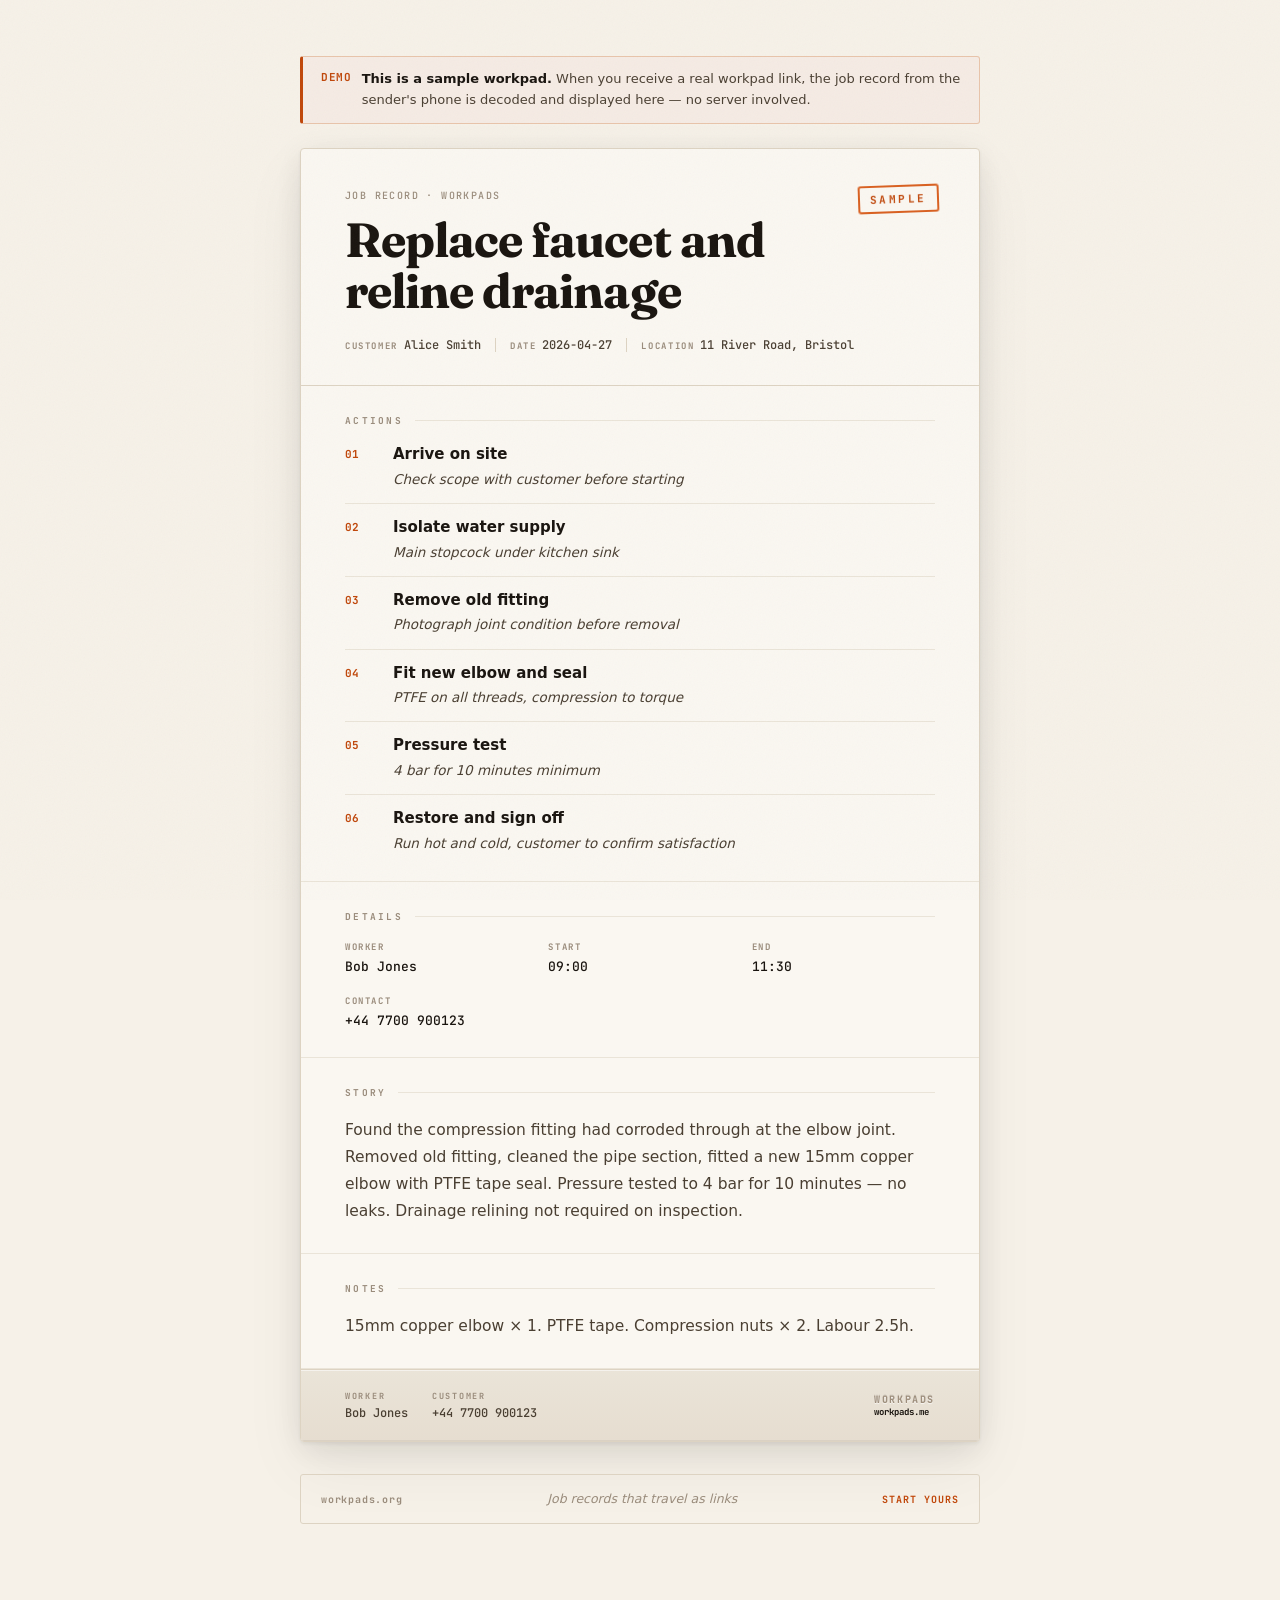
==== p/index.html @ d7a2f34f "updates to PWA" ====
<!DOCTYPE html>
<html lang="en">
<head>
  <meta charset="UTF-8">
  <meta name="viewport" content="width=device-width, initial-scale=1.0">
  <title>Workpads — Job Record</title>
  <link rel="preconnect" href="https://fonts.googleapis.com">
  <link rel="preconnect" href="https://fonts.gstatic.com" crossorigin>
  <link href="https://fonts.googleapis.com/css2?family=Fraunces:ital,opsz,wght@0,9..144,300;0,9..144,700;1,9..144,400&family=JetBrains+Mono:wght@400;500;700&display=swap" rel="stylesheet">
  <script src="../js/lib/fflate.js"></script>
  <style>
    *, *::before, *::after { box-sizing: border-box; margin: 0; padding: 0; }

    :root {
      --paper:       #f6f1e8;
      --card:        #faf7f1;
      --ink:         #19140f;
      --ink-mid:     #4a3f32;
      --ink-muted:   #9a8c7c;
      --rule:        #ddd3c2;
      --rule-light:  #eae4d8;
      --stamp:       #c0470a;
      --stamp-light: #f5ebe4;
      --stamp-border: #d96020;
      --card-shadow: 0 2px 4px rgba(25,20,15,0.06), 0 8px 32px rgba(25,20,15,0.09), 0 24px 64px rgba(25,20,15,0.06);
    }

    html, body {
      height: 100%;
      background-color: var(--paper);
      color: var(--ink);
      -webkit-font-smoothing: antialiased;
    }

    /* ── Grain overlay ─────────────────────────────────────── */
    body::before {
      content: '';
      position: fixed;
      inset: 0;
      pointer-events: none;
      z-index: 1000;
      opacity: 0.035;
      background-image: url("data:image/svg+xml,%3Csvg xmlns='http://www.w3.org/2000/svg' width='300' height='300'%3E%3Cfilter id='n'%3E%3CfeTurbulence type='fractalNoise' baseFrequency='0.75' numOctaves='4' stitchTiles='stitch'/%3E%3C/filter%3E%3Crect width='300' height='300' filter='url(%23n)' opacity='1'/%3E%3C/svg%3E");
      background-repeat: repeat;
    }

    /* ── Page layout ───────────────────────────────────────── */
    .page {
      min-height: 100vh;
      display: flex;
      flex-direction: column;
    }

    /* ── Main content ──────────────────────────────────────── */
    .main {
      flex: 1;
      display: flex;
      flex-direction: column;
      align-items: center;
      padding: 56px 24px 80px;
    }

    /* ── Demo callout ──────────────────────────────────────── */
    .demo-callout {
      max-width: 680px;
      width: 100%;
      margin-bottom: 24px;
      background: var(--stamp-light);
      border: 1px solid #e8c4aa;
      border-left: 3px solid var(--stamp);
      border-radius: 3px;
      padding: 12px 18px;
      display: flex;
      gap: 10px;
      align-items: flex-start;
      opacity: 0;
      animation: fadeSlideDown 0.4s ease 0.1s forwards;
    }
    .demo-callout-icon {
      font-family: 'JetBrains Mono', monospace;
      font-size: 11px;
      font-weight: 700;
      color: var(--stamp);
      letter-spacing: 0.06em;
      padding-top: 1px;
      flex-shrink: 0;
    }
    .demo-callout-text {
      font-family: system-ui, -apple-system, sans-serif;
      font-size: 13px;
      color: var(--ink-mid);
      line-height: 1.6;
    }
    .demo-callout-text strong {
      color: var(--ink);
      font-weight: 700;
    }

    /* ── Document card ─────────────────────────────────────── */
    .document {
      max-width: 680px;
      width: 100%;
      background: var(--card);
      border: 1px solid var(--rule);
      border-radius: 4px;
      box-shadow: var(--card-shadow);
      overflow: hidden;
      opacity: 0;
      transform: translateY(24px);
      animation: rise 0.55s cubic-bezier(0.22, 1, 0.36, 1) 0.15s forwards;
    }

    @keyframes rise {
      to { opacity: 1; transform: translateY(0); }
    }
    @keyframes fadeSlideDown {
      to { opacity: 1; }
    }

    /* ── Document header ───────────────────────────────────── */
    .doc-header {
      padding: 40px 44px 32px;
      border-bottom: 1px solid var(--rule);
      position: relative;
    }

    .doc-stamp {
      position: absolute;
      top: 36px;
      right: 40px;
      font-family: 'JetBrains Mono', monospace;
      font-size: 11px;
      font-weight: 700;
      letter-spacing: 0.22em;
      color: var(--stamp);
      border: 2px solid var(--stamp-border);
      padding: 5px 10px;
      border-radius: 3px;
      transform: rotate(-2deg);
      opacity: 0;
      animation: stampIn 0.35s cubic-bezier(0.34, 1.56, 0.64, 1) 0.7s forwards;
    }
    @keyframes stampIn {
      from { opacity: 0; transform: rotate(-6deg) scale(0.85); }
      to   { opacity: 1; transform: rotate(-2deg) scale(1); }
    }

    .doc-ref {
      font-family: 'JetBrains Mono', monospace;
      font-size: 10px;
      font-weight: 500;
      letter-spacing: 0.14em;
      color: var(--ink-muted);
      text-transform: uppercase;
      margin-bottom: 12px;
    }

    .job-title {
      font-family: 'Fraunces', serif;
      font-size: clamp(28px, 5vw, 48px);
      font-weight: 700;
      line-height: 1.08;
      color: var(--ink);
      letter-spacing: -0.02em;
      margin-bottom: 20px;
      padding-right: 100px;
    }

    .doc-meta-row {
      display: flex;
      flex-wrap: wrap;
      gap: 0;
      align-items: center;
    }

    .meta-item {
      display: flex;
      align-items: baseline;
      gap: 6px;
    }
    .meta-label {
      font-family: 'JetBrains Mono', monospace;
      font-size: 9px;
      font-weight: 700;
      letter-spacing: 0.18em;
      color: var(--ink-muted);
      text-transform: uppercase;
    }
    .meta-value {
      font-family: 'JetBrains Mono', monospace;
      font-size: 12px;
      font-weight: 500;
      color: var(--ink-mid);
    }
    .meta-sep {
      width: 1px;
      height: 14px;
      background: var(--rule);
      margin: 0 14px;
      display: inline-block;
      vertical-align: middle;
    }

    /* ── Section ───────────────────────────────────────────── */
    .doc-section {
      padding: 28px 44px;
      border-bottom: 1px solid var(--rule-light);
      opacity: 0;
      animation: fadeIn 0.4s ease forwards;
    }
    .doc-section:last-child { border-bottom: none; }

    .doc-section:nth-child(2) { animation-delay: 0.35s; }
    .doc-section:nth-child(3) { animation-delay: 0.45s; }
    .doc-section:nth-child(4) { animation-delay: 0.55s; }
    .doc-section:nth-child(5) { animation-delay: 0.65s; }

    @keyframes fadeIn {
      to { opacity: 1; }
    }

    .section-header {
      display: flex;
      align-items: center;
      gap: 12px;
      margin-bottom: 18px;
    }

    .section-label {
      font-family: 'JetBrains Mono', monospace;
      font-size: 9.5px;
      font-weight: 700;
      letter-spacing: 0.24em;
      color: var(--ink-muted);
      text-transform: uppercase;
    }
    .section-rule {
      flex: 1;
      height: 1px;
      background: var(--rule-light);
    }

    /* ── Actions ───────────────────────────────────────────── */
    .actions-list {
      list-style: none;
      display: flex;
      flex-direction: column;
      gap: 0;
    }

    .action-item {
      display: flex;
      gap: 20px;
      align-items: flex-start;
      padding: 14px 0;
      border-bottom: 1px solid var(--rule-light);
    }
    .action-item:last-child { border-bottom: none; padding-bottom: 0; }
    .action-item:first-child { padding-top: 0; }

    .action-num {
      font-family: 'JetBrains Mono', monospace;
      font-size: 11px;
      font-weight: 700;
      color: var(--stamp);
      min-width: 28px;
      padding-top: 2px;
      letter-spacing: 0.04em;
    }

    .action-body { flex: 1; }

    .action-title {
      font-family: system-ui, -apple-system, sans-serif;
      font-size: 15px;
      font-weight: 700;
      color: var(--ink);
      line-height: 1.3;
    }
    .action-notes {
      font-family: system-ui, -apple-system, sans-serif;
      font-size: 13.5px;
      font-style: italic;
      color: var(--ink-mid);
      line-height: 1.5;
      margin-top: 4px;
    }

    /* ── Prose sections ────────────────────────────────────── */
    .prose {
      font-family: system-ui, -apple-system, sans-serif;
      font-size: 15.5px;
      color: var(--ink-mid);
      line-height: 1.75;
    }

    .prose p { margin-bottom: .65em; }
    .prose p:last-child { margin-bottom: 0; }
    .prose ul, .prose ol { padding-left: 1.4em; margin-bottom: .6em; }
    .prose li { margin-bottom: .2em; }
    .prose strong { font-weight: 700; }
    .prose em { font-style: italic; }

    /* ── Details grid ──────────────────────────────────────── */
    .details-grid {
      display: grid;
      grid-template-columns: repeat(auto-fill, minmax(180px, 1fr));
      gap: 20px;
    }

    .detail-field { }
    .detail-field-label {
      font-family: 'JetBrains Mono', monospace;
      font-size: 9px;
      font-weight: 700;
      letter-spacing: 0.18em;
      text-transform: uppercase;
      color: var(--ink-muted);
      margin-bottom: 5px;
    }
    .detail-field-value {
      font-family: 'JetBrains Mono', monospace;
      font-size: 13px;
      font-weight: 500;
      color: var(--ink);
    }

    /* ── Financials section ─────────────────────────────────── */
    .fin-action-subhead {
      font-family: 'JetBrains Mono', monospace;
      font-size: 8px; font-weight: 700; letter-spacing: 0.08em;
      text-transform: uppercase; color: var(--stamp, #6b7c93);
      padding: 6px 0 1px; opacity: 0.8;
    }
    .fin-sub-head {
      font-family: 'JetBrains Mono', monospace;
      font-size: 9px; font-weight: 700; letter-spacing: 0.16em;
      text-transform: uppercase; color: var(--ink-muted);
      margin-bottom: 8px;
    }
    .fin-row {
      display: flex; justify-content: space-between; align-items: baseline;
      padding: 3px 0; border-bottom: 1px solid var(--rule-light);
    }
    .fin-row:last-of-type { border-bottom: none; }
    .fin-row-label {
      font-family: 'JetBrains Mono', monospace;
      font-size: 11px; color: var(--ink-mid);
    }
    .fin-row-amount {
      font-family: 'JetBrains Mono', monospace;
      font-size: 11px; font-weight: 700; color: var(--ink);
    }
    .fin-row-total {
      margin-top: 6px; padding-top: 5px;
      border-top: 1px solid var(--rule) !important;
      border-bottom: none !important;
      font-family: 'JetBrains Mono', monospace;
      font-size: 10px; font-weight: 700; color: var(--ink-muted);
      letter-spacing: 0.06em;
    }
    /* ── Viewer import bar ───────────────────────────────────── */
    .viewer-import-bar {
      display: none; align-items: center; gap: 12px; flex-wrap: wrap;
      background: var(--stamp-light); border: 1px solid var(--stamp-border);
      border-radius: 3px; padding: 10px 16px; margin-bottom: 14px;
    }
    .viewer-import-msg {
      font-family: 'JetBrains Mono', monospace; font-size: 10px; font-weight: 700;
      color: var(--stamp); flex: 1;
    }
    .viewer-import-action {
      font-family: 'JetBrains Mono', monospace; font-size: 10px; font-weight: 700;
      color: #fff; background: var(--stamp); border-radius: 3px;
      padding: 5px 12px; cursor: pointer; white-space: nowrap;
    }
    .viewer-import-done {
      font-family: 'JetBrains Mono', monospace; font-size: 10px; color: var(--stamp);
    }
    /* ── Viewer add-expense form ─────────────────────────────── */
    .viewer-add-expense { margin-top: 16px; }
    .viewer-add-expense-btn {
      font-family: 'JetBrains Mono', monospace; font-size: 10px; font-weight: 700;
      color: var(--stamp); border: 1px solid var(--stamp-border);
      border-radius: 3px; padding: 5px 12px; cursor: pointer; background: none;
      transition: opacity .13s; opacity: 0.7;
    }
    .viewer-add-expense-btn:hover { opacity: 1; }
    .viewer-expense-form { margin-top: 12px; }
    .viewer-exp-field-label {
      font-family: 'JetBrains Mono', monospace; font-size: 9px; font-weight: 700;
      letter-spacing: 0.12em; text-transform: uppercase; color: var(--ink-muted);
      margin: 10px 0 4px;
    }
    .viewer-exp-input, .viewer-exp-select {
      display: block; width: 100%;
      font-family: 'JetBrains Mono', monospace; font-size: 11px;
      border: 1px solid var(--rule); border-radius: 3px;
      padding: 8px 10px; background: var(--card); color: var(--ink);
    }
    .viewer-exp-input:focus, .viewer-exp-select:focus { outline: none; border-color: var(--stamp-border); }
    .viewer-exp-submit-btn {
      margin-top: 12px;
      font-family: 'JetBrains Mono', monospace; font-size: 10px; font-weight: 700;
      color: #fff; background: var(--stamp); border-radius: 3px;
      padding: 8px 16px; cursor: pointer; width: 100%; text-align: center;
      transition: background .13s;
    }
    .viewer-exp-submit-btn:hover { background: #a33a06; }
    .viewer-exp-feedback {
      font-family: 'JetBrains Mono', monospace; font-size: 10px;
      color: var(--stamp); margin-top: 6px; min-height: 1em;
    }
    .viewer-share-updates { margin-top: 14px; }
    .viewer-share-updates-btn {
      display: block; width: 100%;
      font-family: 'JetBrains Mono', monospace; font-size: 10px; font-weight: 700;
      letter-spacing: 0.08em; text-align: center;
      color: var(--stamp); background: none;
      border: 1.5px solid var(--stamp-border); border-radius: 3px;
      padding: 8px 12px; cursor: pointer; transition: background .13s, color .13s;
    }
    .viewer-share-updates-btn:hover { background: var(--stamp); color: #fff; }
    .fin-owing-block {
      margin-top: 14px; padding: 12px 16px;
      background: var(--stamp-light);
      border: 1px solid var(--stamp-border); border-radius: 3px;
    }
    .fin-owing-row {
      display: flex; justify-content: space-between; align-items: baseline;
    }
    .fin-owing-lbl {
      font-family: 'JetBrains Mono', monospace;
      font-size: 10px; font-weight: 700; letter-spacing: 0.12em;
      text-transform: uppercase; color: var(--stamp);
    }
    .fin-owing-amt {
      font-family: var(--font-body); font-size: 22px; font-weight: 700; color: var(--ink);
    }
    .fin-owing-sub {
      font-family: 'JetBrains Mono', monospace;
      font-size: 10px; color: var(--ink-muted); margin-top: 3px; text-align: right;
    }

    /* ── Document footer ───────────────────────────────────── */
    .doc-footer {
      padding: 20px 44px;
      background: linear-gradient(180deg, var(--rule-light) 0%, #e6ddd0 100%);
      border-top: 1px solid var(--rule);
      box-shadow: inset 0 1px 0 rgba(255,255,255,0.55), inset 0 -1px 0 rgba(25,20,15,0.06);
      display: flex;
      flex-wrap: wrap;
      gap: 24px;
      align-items: center;
      opacity: 0;
      animation: fadeIn 0.4s ease 0.75s forwards;
    }

    .footer-field { }
    .footer-field-label {
      font-family: 'JetBrains Mono', monospace;
      font-size: 8.5px;
      font-weight: 700;
      letter-spacing: 0.2em;
      text-transform: uppercase;
      color: var(--ink-muted);
      margin-bottom: 3px;
    }
    .footer-field-value {
      font-family: 'JetBrains Mono', monospace;
      font-size: 12px;
      font-weight: 500;
      color: var(--ink-mid);
    }

    .footer-brand {
      margin-left: auto;
      display: flex;
      align-items: center;
      gap: 8px;
    }
    .footer-brand-text {
      font-family: 'JetBrains Mono', monospace;
      font-size: 10px;
      font-weight: 700;
      letter-spacing: 0.16em;
      text-transform: uppercase;
      color: #9e8e7c;
      text-shadow:
        0 1px 1px rgba(255,255,255,0.75),
        0 -1px 0   rgba(25,20,15,0.14);
    }
    .footer-brand-sub {
      font-family: 'JetBrains Mono', monospace;
      font-size: 9px; font-weight: 700;
      color: var(--ink-faint);
    }

    /* ── About block (bottom) ──────────────────────────────── */
    .about-block {
      max-width: 680px;
      width: 100%;
      margin-top: 32px;
      padding: 16px 20px;
      border: 1px solid var(--rule);
      border-radius: 3px;
      display: flex;
      align-items: baseline;
      justify-content: space-between;
      gap: 16px;
      opacity: 0;
      animation: fadeIn 0.4s ease 0.9s forwards;
    }
    .about-wordmark {
      font-family: 'JetBrains Mono', monospace;
      font-size: 10px;
      font-weight: 700;
      letter-spacing: 0.08em;
      color: var(--ink-muted);
      text-decoration: none;
      border-bottom: 1px solid transparent;
      transition: color 0.13s, border-color 0.13s;
    }
    .about-wordmark:hover { color: var(--ink); border-bottom-color: var(--ink-faint); }
    .about-sub {
      font-family: system-ui, -apple-system, sans-serif;
      font-size: 12.5px;
      font-style: italic;
      color: var(--ink-muted);
    }
    .about-link {
      font-family: 'JetBrains Mono', monospace;
      font-size: 10px;
      font-weight: 700;
      letter-spacing: 0.1em;
      text-transform: uppercase;
      color: var(--stamp);
      text-decoration: none;
      border-bottom: 1px solid transparent;
      transition: border-color 0.13s;
      white-space: nowrap;
    }
    .about-link:hover { border-bottom-color: var(--stamp); }

    /* ── Approve block ─────────────────────────────────────── */
    .approve-block {
      max-width: 680px;
      width: 100%;
      margin: 32px auto 24px;
      padding: 0 4px;
      text-align: center;
    }
    .approve-btn {
      display: inline-block;
      font-family: 'JetBrains Mono', monospace;
      font-size: 11px; font-weight: 700; letter-spacing: 0.08em;
      text-transform: uppercase; color: #fff;
      background: var(--stamp); border-radius: 3px;
      padding: 12px 28px; transition: background 0.13s;
      cursor: pointer;
    }
    .approve-btn:hover { background: #a33a06; }
    .approve-note {
      font-family: 'JetBrains Mono', monospace;
      font-size: 9.5px; color: var(--ink-faint);
      margin-top: 8px; letter-spacing: 0.04em;
    }

    /* ── Approve overlay ───────────────────────────────────── */
    .p-overlay {
      position: fixed; inset: 0;
      background: rgba(25,20,15,0.45); backdrop-filter: blur(4px);
      z-index: 500; display: flex; align-items: center; justify-content: center;
      padding: 24px;
    }
    .p-overlay-card {
      background: var(--card); border: 1px solid var(--rule);
      border-radius: 6px; padding: 36px 40px 32px;
      width: 100%; max-width: 400px;
      box-shadow: 0 8px 40px rgba(25,20,15,.22);
    }
    .p-ov-wordmark {
      font-family: 'JetBrains Mono', monospace;
      font-size: 10px; font-weight: 700; letter-spacing: 0.22em;
      text-transform: uppercase; color: var(--ink-muted); margin-bottom: 18px;
    }
    .p-ov-heading {
      font-family: 'Fraunces', serif;
      font-size: 26px; font-weight: 700; color: var(--ink);
      line-height: 1.15; margin-bottom: 8px;
    }
    .p-ov-sub {
      font-family: system-ui, -apple-system, sans-serif;
      font-size: 14px; font-style: italic; color: var(--ink-muted);
      line-height: 1.6; margin-bottom: 24px;
    }
    .p-ov-field {
      display: block; width: 100%;
      background: var(--card-raised); border: 1.5px solid var(--rule);
      border-radius: 3px; padding: 9px 12px;
      font-family: system-ui, -apple-system, sans-serif; font-size: 15px;
      color: var(--ink); margin-bottom: 12px;
      transition: border-color 0.13s;
    }
    .p-ov-field:focus { border-color: #d96020; outline: none; }
    .p-ov-field::placeholder { color: var(--ink-faint); }
    .p-ov-btn {
      display: block; width: 100%;
      font-family: 'JetBrains Mono', monospace;
      font-size: 11px; font-weight: 700; letter-spacing: 0.08em;
      text-transform: uppercase; color: #fff;
      background: var(--stamp); border-radius: 3px;
      padding: 11px 16px; transition: background 0.13s;
    }
    .p-ov-btn:hover { background: #a33a06; }
    .p-ov-note {
      font-family: 'JetBrains Mono', monospace;
      font-size: 9px; color: var(--ink-faint);
      margin-top: 12px; letter-spacing: 0.04em; line-height: 1.5;
    }
    .p-ov-url-box {
      background: var(--ink); border-radius: 4px; padding: 14px 16px;
      margin: 16px 0; cursor: pointer;
      font-family: 'JetBrains Mono', monospace; font-size: 11px;
      color: rgba(240,237,230,.85); word-break: break-all; line-height: 1.55;
    }

    /* ── Error state ───────────────────────────────────────── */
    .error-card {
      max-width: 680px;
      width: 100%;
      background: var(--card);
      border: 1px solid var(--rule);
      border-radius: 4px;
      box-shadow: var(--card-shadow);
      padding: 48px 44px;
      text-align: center;
      opacity: 0;
      animation: rise 0.5s ease 0.1s forwards;
    }
    .error-icon {
      font-family: 'JetBrains Mono', monospace;
      font-size: 11px;
      font-weight: 700;
      letter-spacing: 0.22em;
      color: var(--stamp);
      border: 2px solid var(--stamp-border);
      padding: 5px 10px;
      border-radius: 3px;
      display: inline-block;
      margin-bottom: 24px;
    }
    .error-title {
      font-family: 'Fraunces', serif;
      font-size: 28px;
      font-weight: 700;
      color: var(--ink);
      margin-bottom: 12px;
    }
    .error-text {
      font-family: system-ui, -apple-system, sans-serif;
      font-size: 15px;
      color: var(--ink-mid);
      line-height: 1.7;
    }

    /* ── Responsive ────────────────────────────────────────── */
    @media (max-width: 600px) {
      .topbar { padding: 14px 20px; }
      .doc-header { padding: 28px 24px 24px; }
      .doc-section { padding: 22px 24px; }
      .doc-footer { padding: 18px 24px; }
      .doc-stamp { right: 20px; top: 24px; }
      .job-title { padding-right: 80px; }
      .main { padding: 32px 16px 60px; }
      .details-grid { grid-template-columns: 1fr 1fr; }
    }
  </style>
</head>
<body>

<div class="page">
  <main class="main" id="main">
    <!-- content rendered by JS -->
  </main>
</div>

<script>
(function() {
  'use strict';

  // ── Viewer state ──────────────────────────────────────────
  var _currentRecord  = null;
  var _currentFin     = null;
  var _viewerExpenses = [];  // expenses added by this viewer

  // ── Field definitions ─────────────────────────────────────
  var SCALAR_FIELDS = [
    {id:'job',bit:0},{id:'customer',bit:1},{id:'date',bit:2},{id:'location',bit:3},
    {id:'meeting_time',bit:4},{id:'start_time',bit:5},{id:'end_time',bit:6},
    {id:'customer_phone',bit:7},{id:'worker',bit:8},
    {id:'details',bit:10},{id:'story',bit:11},
  ];
  var SCALAR_FIELDS_A = SCALAR_FIELDS.concat([
    {id:'amount',bit:12},{id:'currency',bit:13},{id:'vat',bit:14},{id:'record_type',bit:15},
  ]);
  var RECORD_TYPES  = ['quote','invoice','expense','payment'];
  var CURRENCIES    = ['GBP','USD','EUR','CAD','AUD','NZD','ZAR'];
  var VAT_RATES     = ['0','5','7.5','10','12.5','15','20','23','25'];
  var BILLING_TYPES = ['billable','non-billable','absorbed','cogs'];
  var FIN_BIT = 12;

  var FIELD_LABELS = {
    worker:         'Worker',
    start_time:     'Start',
    end_time:       'End',
    customer_phone: 'Contact',
    location:       'Location',
  };

  // ── Codec helpers ─────────────────────────────────────────
  function base64urlToBytes(str) {
    var padded = str + '=='.slice(0, (4 - str.length % 4) % 4);
    var bin = atob(padded.replace(/-/g, '+').replace(/_/g, '/'));
    var bytes = new Uint8Array(bin.length);
    for (var i = 0; i < bin.length; i++) bytes[i] = bin.charCodeAt(i);
    return bytes;
  }

  function bytesToBase64url(bytes) {
    var bin = '';
    for (var i = 0; i < bytes.length; i++) bin += String.fromCharCode(bytes[i]);
    return btoa(bin).replace(/\+/g, '-').replace(/\//g, '_').replace(/=/g, '');
  }

  // ── base91 (1cg/ only) ────────────────────────────────────────
  var B91C='!"$\'()*+,-./0123456789:;<=>?@ABCDEFGHIJKLMNOPQRSTUVWXYZ[\\]^_`abcdefghijklmnopqrstuvwxyz{|}~';
  var B91D=(function(){var d=new Int8Array(128).fill(-1);for(var i=0;i<B91C.length;i++)d[B91C.charCodeAt(i)]=i;return d;}());
  function fromBase91(str){var v=-1,b=0,n=0,o=[];for(var i=0;i<str.length;i++){var c=str.charCodeAt(i);var p=(c<128)?B91D[c]:-1;if(p===-1)continue;if(v<0){v=p;}else{v+=p*91;b|=v<<n;n+=(v&8191)>88?13:14;do{o.push(b&0xff);b>>=8;n-=8;}while(n>7);v=-1;}}if(v>=0)o.push((b|(v<<n))&0xff);return new Uint8Array(o);}

  // ── WORKPADS_DICT (1cg/ deflate preset dictionary) ────────────
  var WORKPADS_DICT_C=(function(){var s=[' Ltd Limited Company Services Solutions Group',' customer worker supervisor contractor colleague site',' Street Road Avenue Lane Drive Close Crescent Place Court Way',' plumbing electrical heating drainage guttering insulation',' front back garden yard driveway gate roof wall floor ceiling door window',' fence install repair replace service maintain check inspect clean paint fix',' invoice quote payment expense received approved pending complete outstanding',' labour materials parts delivery callout emergency',' January February March April May June July August September October November December',' Monday Tuesday Wednesday Thursday Friday Saturday Sunday',' 09:00 10:00 11:00 12:00 13:00 14:00 15:00 16:00 17:00 18:00'].join('');return new TextEncoder().encode(s);}());

  // ── Date / amount helpers (1cg/ only) ─────────────────────────
  var DATE_EPOCH_C=Date.UTC(2020,0,1),MS_DAY_C=86400000;
  function u16ToDateC(days){var ms=DATE_EPOCH_C+days*MS_DAY_C;var d=new Date(ms);var y=d.getUTCFullYear();var m=('0'+(d.getUTCMonth()+1)).slice(-2);var dy=('0'+d.getUTCDate()).slice(-2);return y+'-'+m+'-'+dy;}
  function u32ToAmountC(u){if(!u)return'0';var p=u%100;var w=(u-p)/100;if(!p)return String(w);return w+'.'+(p<10?'0':'')+p;}
  function ru32C(f,o){return{v:((f[o]&0xff)*0x1000000)+((f[o+1]&0xff)<<16)+((f[o+2]&0xff)<<8)+(f[o+3]&0xff),o:o+4};}

  // ── padsDecodeC (1cg/ frame decoder) ─────────────────────────
  function padsDecodeC(frame){
    var pos=0,td=new TextDecoder(),rec={};
    if(frame[pos++]!==0x01)throw new Error('bad template');
    var flags=(frame[pos]<<8)|frame[pos+1];pos+=2;
    function rf(){var r=ru16(frame,pos);pos=r.o;var s=td.decode(frame.slice(pos,pos+r.v));pos+=r.v;return s;}
    // bits 0-1 (job, customer)
    for(var i=0;i<SCALAR_FIELDS.length;i++){var f=SCALAR_FIELDS[i];if(f.bit>=2)break;if(flags&(1<<f.bit))rec[f.id]=rf();}
    // bit 2 (date) uint16
    if(flags&(1<<2)){rec.date=u16ToDateC((frame[pos]<<8)|frame[pos+1]);pos+=2;}
    // bits 3-8
    for(var i2=0;i2<SCALAR_FIELDS.length;i2++){var f2=SCALAR_FIELDS[i2];if(f2.bit<=2||f2.bit>=9)continue;if(flags&(1<<f2.bit))rec[f2.id]=rf();}
    // bit 9 (actions) — per-action flags, conditional notes
    if(flags&(1<<9)){var cnt=frame[pos++],acts=[];for(var j=0;j<cnt;j++){var af=frame[pos++];var ti=rf();var ni=(af&0x01)?rf():'';acts.push({title:ti,notes:ni});}rec.actions=acts;}
    // bits 10-11 (details, story)
    for(var j2=0;j2<SCALAR_FIELDS.length;j2++){var sf=SCALAR_FIELDS[j2];if(sf.bit>9&&sf.bit<12&&(flags&(1<<sf.bit)))rec[sf.id]=rf();}
    // bit 12 (FIN) — uint32 amounts
    if(flags&(1<<12)){
      var ff=frame[pos++];rec.record_type='job';
      if(ff&0x01){var ri=frame[pos++];rec.record_type=RECORD_TYPES[ri]||'job';}
      if(ff&0x02){var ci=frame[pos++];rec.currency=ci===255?rf():(CURRENCIES[ci]||'');}
      if(ff&0x04){var vi=frame[pos++];rec.vat=vi===255?rf():(VAT_RATES[vi]||'');}
      if(ff&0x08){var ra=ru32C(frame,pos);rec.amount=u32ToAmountC(ra.v);pos=ra.o;}
      if(ff&0x10){var ec=frame[pos++],exps=[];for(var ei=0;ei<ec;ei++){var ef=frame[pos++];var ramt=ru32C(frame,pos);var ex={amount:u32ToAmountC(ramt.v)};pos=ramt.o;if(ef&0x01)ex.job=rf();if(ef&0x02)ex.date=rf();if(ef&0x04)ex.expense_billing=BILLING_TYPES[frame[pos++]]||'billable';if(ef&0x08)ex.actionIdx=frame[pos++];if(ef&0x10)ex.is_viewer=true;exps.push(ex);}rec._expenses=exps;}
      if(ff&0x20){var pc=frame[pos++],pays=[];for(var pi=0;pi<pc;pi++){var pf=frame[pos++];var pramt=ru32C(frame,pos);var py={amount:u32ToAmountC(pramt.v)};pos=pramt.o;if(pf&0x01)py.job=rf();if(pf&0x02)py.date=rf();pays.push(py);}rec._payments=pays;}
    }
    // bit 13 (chainRef): 3 raw bytes → base64url
    if(flags&(1<<13)){rec._chainRef=bytesToBase64url(frame.slice(pos,pos+3));pos+=3;}
    return rec;
  }

  function ru16(frame, o) { return { v: (frame[o] << 8) | frame[o+1], o: o+2 }; }

  // ── Fin block decoder ─────────────────────────────────────
  function readFinBlock(frame, offset, td) {
    var ff = frame[offset++];
    var fin = { record_type:null, currency:null, vat:null, amount:null, expenses:[], payments:[] };
    if (ff & 0x01) {
      var rt = frame[offset++];
      if (rt === 255) { var ra=ru16(frame,offset);offset=ra.o;fin.record_type=td.decode(frame.slice(offset,offset+ra.v));offset+=ra.v; }
      else fin.record_type = RECORD_TYPES[rt] || null;
    }
    if (ff & 0x02) {
      var ci = frame[offset++];
      if (ci === 255) { var rb=ru16(frame,offset);offset=rb.o;fin.currency=td.decode(frame.slice(offset,offset+rb.v));offset+=rb.v; }
      else fin.currency = CURRENCIES[ci] || null;
    }
    if (ff & 0x04) {
      var vi = frame[offset++];
      if (vi === 255) { var rc=ru16(frame,offset);offset=rc.o;fin.vat=td.decode(frame.slice(offset,offset+rc.v));offset+=rc.v; }
      else fin.vat = VAT_RATES[vi] || null;
    }
    if (ff & 0x08) { var rd=ru16(frame,offset);offset=rd.o;fin.amount=td.decode(frame.slice(offset,offset+rd.v));offset+=rd.v; }
    if (ff & 0x10) {
      var ec = frame[offset++];
      for (var ei=0; ei<ec; ei++) {
        var ef=frame[offset++]; var re=ru16(frame,offset);offset=re.o;
        var ex={amount:td.decode(frame.slice(offset,offset+re.v))};offset+=re.v;
        if (ef&0x01){var rf=ru16(frame,offset);offset=rf.o;ex.job=td.decode(frame.slice(offset,offset+rf.v));offset+=rf.v;}
        if (ef&0x02){var rg=ru16(frame,offset);offset=rg.o;ex.date=td.decode(frame.slice(offset,offset+rg.v));offset+=rg.v;}
        if (ef&0x04){ex.billing=BILLING_TYPES[frame[offset++]]||null;}
        if (ef&0x08){ex.actionIdx=frame[offset++];}
        if (ef&0x10){ex.is_viewer=true;}
        fin.expenses.push(ex);
      }
    }
    if (ff & 0x20) {
      var pc = frame[offset++];
      for (var pi=0; pi<pc; pi++) {
        var pf=frame[offset++]; var rh=ru16(frame,offset);offset=rh.o;
        var py={amount:td.decode(frame.slice(offset,offset+rh.v))};offset+=rh.v;
        if (pf&0x01){var ri=ru16(frame,offset);offset=ri.o;py.job=td.decode(frame.slice(offset,offset+ri.v));offset+=ri.v;}
        if (pf&0x02){var rj=ru16(frame,offset);offset=rj.o;py.date=td.decode(frame.slice(offset,offset+rj.v));offset+=rj.v;}
        fin.payments.push(py);
      }
    }
    return { fin: fin, offset: offset };
  }

  // ── recordToFin: decoded record → rendering format ────────
  function recordToFin(record) {
    if (!record || (!record._expenses && !record._payments)) return null;
    var fin = { e: [], p: [] };
    (record._expenses || []).forEach(function(ex) {
      var item = { a: String(ex.amount || '0') };
      if (ex.job)           item.l = ex.job;
      if (ex.date)          item.d = ex.date;
      if (ex.actionIdx != null) item.n = ex.actionIdx;
      if (ex.is_viewer)     item.s = 'v';
      fin.e.push(item);
    });
    (record._payments || []).forEach(function(py) {
      var item = { a: String(py.amount || '0') };
      if (py.job)  item.l = py.job;
      if (py.date) item.d = py.date;
      fin.p.push(item);
    });
    return (fin.e.length || fin.p.length) ? fin : null;
  }

  // ── Decoders ──────────────────────────────────────────────
  function padsDecodeA(frame) {
    var flags=(frame[1]<<8)|frame[2], offset=3, td=new TextDecoder(), rec={};
    for (var i=0;i<SCALAR_FIELDS_A.length;i++) {
      var f=SCALAR_FIELDS_A[i];
      if (f.bit<9&&(flags&(1<<f.bit))){var r=ru16(frame,offset);offset=r.o;rec[f.id]=td.decode(frame.slice(offset,offset+r.v));offset+=r.v;}
    }
    if (flags&(1<<9)){
      var cnt=frame[offset++],acts=[];
      for (var j=0;j<cnt;j++){var rt=ru16(frame,offset);offset=rt.o;var ti=td.decode(frame.slice(offset,offset+rt.v));offset+=rt.v;var rn=ru16(frame,offset);offset=rn.o;var ni=td.decode(frame.slice(offset,offset+rn.v));offset+=rn.v;acts.push({title:ti,notes:ni});}
      rec.actions=acts;
    }
    for (var k=0;k<SCALAR_FIELDS_A.length;k++){
      var hf=SCALAR_FIELDS_A[k];
      if (hf.bit>9&&(flags&(1<<hf.bit))){var r2=ru16(frame,offset);offset=r2.o;rec[hf.id]=td.decode(frame.slice(offset,offset+r2.v));offset+=r2.v;}
    }
    return rec;
  }

  function padsDecodeB(frame) {
    var flags=(frame[1]<<8)|frame[2], offset=3, td=new TextDecoder(), rec={};
    for (var i=0;i<SCALAR_FIELDS.length;i++){
      var f=SCALAR_FIELDS[i];
      if (f.bit<9&&(flags&(1<<f.bit))){var r=ru16(frame,offset);offset=r.o;rec[f.id]=td.decode(frame.slice(offset,offset+r.v));offset+=r.v;}
    }
    if (flags&(1<<9)){
      var cnt=frame[offset++],acts=[];
      for (var j=0;j<cnt;j++){var rt=ru16(frame,offset);offset=rt.o;var ti=td.decode(frame.slice(offset,offset+rt.v));offset+=rt.v;var rn=ru16(frame,offset);offset=rn.o;var ni=td.decode(frame.slice(offset,offset+rn.v));offset+=rn.v;acts.push({title:ti,notes:ni});}
      rec.actions=acts;
    }
    for (var i2=0;i2<SCALAR_FIELDS.length;i2++){
      var sf=SCALAR_FIELDS[i2];
      if (sf.bit>9&&sf.bit<FIN_BIT&&(flags&(1<<sf.bit))){var r2=ru16(frame,offset);offset=r2.o;rec[sf.id]=td.decode(frame.slice(offset,offset+r2.v));offset+=r2.v;}
    }
    if (flags&(1<<FIN_BIT)){
      var res=readFinBlock(frame,offset,td);offset=res.offset;
      var fin=res.fin;
      if (fin.record_type) rec.record_type=fin.record_type;
      if (fin.currency)    rec.currency=fin.currency;
      if (fin.vat)         rec.vat=fin.vat;
      if (fin.amount)      rec.amount=fin.amount;
      if (fin.expenses.length) rec._expenses=fin.expenses;
      if (fin.payments.length) rec._payments=fin.payments;
    }
    return rec;
  }

  function decodeWorkpad(hashFragment) {
    var segs=hashFragment.split('&'), payload=segs[0], chainRef=null;
    for (var si=1;si<segs.length;si++){
      var eq=segs[si].indexOf('=');
      if (eq!==-1&&segs[si].slice(0,eq)==='c') chainRef=segs[si].slice(eq+1);
    }
    if (!/^[0-9][a-z][a-z]\//.test(payload)) throw new Error('Unrecognised format');
    var tag=payload.slice(0,3);
    var rec;
    if (tag==='1cg'||tag==='1dg') {
      // 1cg/ = base91 (legacy); 1dg/ = base64url (current) — same binary frame
      var fb=(tag==='1cg')?fromBase91(payload.slice(4)):base64urlToBytes(payload.slice(4));
      var frame=fflate.inflateSync(fb);
      rec=padsDecodeC(frame);
    } else {
      var frame2=fflate.inflateSync(base64urlToBytes(payload.slice(4)));
      rec=(tag==='1ag') ? padsDecodeA(frame2) : padsDecodeB(frame2);
      if (chainRef) rec._chainRef=chainRef;
    }
    return rec;
  }

  function getLocalOwnerId(record) {
    try {
      for (var i = 0; i < localStorage.length; i++) {
        var k = localStorage.key(i);
        if (!k || k.indexOf('wp_record_') !== 0) continue;
        var stored = JSON.parse(localStorage.getItem(k) || 'null');
        if (stored && !stored.parentId && !stored.receivedAt &&
            stored.job === record.job && stored.customer === record.customer) return stored.id;
      }
    } catch(_) {}
    return null;
  }

  function importViewerExpenses(ownerId, finItems, record) {
    var imported = 0;
    finItems.forEach(function(e) {
      var expId = Date.now().toString(36) + Math.random().toString(36).slice(2, 6);
      var exp = {
        id:              expId,
        recordType:      'expense',
        parentId:        ownerId,
        job:             e.l || 'Expense',
        amount:          e.a || '0',
        currency:        record.currency || 'GBP',
        expense_billing: 'customer',
        createdAt:       Date.now(),
        updatedAt:       Date.now(),
        draft:           false,
        importedFromViewer: true,
      };
      if (e.n != null) {
        exp.actionIdx = e.n;
        if (record.actions && record.actions[e.n]) exp.actionTitle = record.actions[e.n].title;
      }
      try { localStorage.setItem('wp_record_' + expId, JSON.stringify(exp)); imported++; } catch(_) {}
    });
    return imported;
  }

  // ── Encoder (ACK + augmented share) ──────────────────────
  function writeFinBlock(record, expenses, payments) {
    var te=new TextEncoder(), parts=[], ff=0;
    function pu16(n){return new Uint8Array([(n>>>8)&0xFF,n&0xFF]);}
    if (record.record_type!=null){
      ff|=0x01; var ri=RECORD_TYPES.indexOf(record.record_type);
      parts.push(new Uint8Array([ri===-1?255:ri]));
      if (ri===-1){var rb=te.encode(record.record_type);parts.push(pu16(rb.length));parts.push(rb);}
    }
    if (record.currency!=null){
      ff|=0x02; var ci=CURRENCIES.indexOf(record.currency);
      parts.push(new Uint8Array([ci===-1?255:ci]));
      if (ci===-1){var cb=te.encode(record.currency);parts.push(pu16(cb.length));parts.push(cb);}
    }
    if (record.vat!=null){
      ff|=0x04; var vi=VAT_RATES.indexOf(String(record.vat));
      parts.push(new Uint8Array([vi===-1?255:vi]));
      if (vi===-1){var vb=te.encode(String(record.vat));parts.push(pu16(vb.length));parts.push(vb);}
    }
    if (record.amount!=null&&record.amount!==''){
      ff|=0x08; var ab=te.encode(String(record.amount));
      parts.push(pu16(ab.length));parts.push(ab);
    }
    if (expenses&&expenses.length){
      ff|=0x10; parts.push(new Uint8Array([expenses.length]));
      expenses.forEach(function(ex){
        var ef=0,ep=[];
        var ea=te.encode(String(ex.amount||'0'));ep.push(pu16(ea.length));ep.push(ea);
        if (ex.job){ef|=0x01;var jb=te.encode(ex.job);ep.push(pu16(jb.length));ep.push(jb);}
        if (ex.date){ef|=0x02;var db=te.encode(ex.date);ep.push(pu16(db.length));ep.push(db);}
        if (ex.billing){ef|=0x04;ep.push(new Uint8Array([Math.max(0,BILLING_TYPES.indexOf(ex.billing))]));}
        if (ex.actionIdx!=null){ef|=0x08;ep.push(new Uint8Array([ex.actionIdx]));}
        if (ex.is_viewer) ef|=0x10;
        parts.push(new Uint8Array([ef]));
        ep.forEach(function(p){parts.push(p);});
      });
    }
    if (payments&&payments.length){
      ff|=0x20; parts.push(new Uint8Array([payments.length]));
      payments.forEach(function(py){
        var pf=0,pp=[];
        var pa=te.encode(String(py.amount||'0'));pp.push(pu16(pa.length));pp.push(pa);
        if (py.job){pf|=0x01;var pjb=te.encode(py.job);pp.push(pu16(pjb.length));pp.push(pjb);}
        if (py.date){pf|=0x02;var pdb=te.encode(py.date);pp.push(pu16(pdb.length));pp.push(pdb);}
        parts.push(new Uint8Array([pf]));
        pp.forEach(function(p){parts.push(p);});
      });
    }
    if (!ff) return null;
    var all=[new Uint8Array([ff])].concat(parts);
    var tot=0;all.forEach(function(p){tot+=p.length;});
    var out=new Uint8Array(tot),pos2=0;
    all.forEach(function(p){out.set(p,pos2);pos2+=p.length;});
    return out;
  }

  function buildAugmentedUrl() {
    var record = _currentRecord;
    if (!record) return window.location.href;
    var finBase = _currentFin || { e: [], p: [] };
    var expenses = (finBase.e || []).map(function(e) {
      return { amount: e.a, job: e.l, date: e.d, actionIdx: e.n, is_viewer: e.s === 'v' };
    }).concat(_viewerExpenses.map(function(e) {
      return { amount: e.amount, job: e.job, date: e.date, actionIdx: e.actionIdx, is_viewer: true };
    }));
    var payments = (finBase.p || []).map(function(p) {
      return { amount: p.a, job: p.l, date: p.d };
    });
    var hash = encodeWorkpad(record, record._chainRef || null, expenses, payments);
    return 'https://workpads.me/p#' + hash;
  }

  function encodeWorkpad(record, chainRef, expenses, payments) {
    var te=new TextEncoder(), flags=0, lowFields=[], highFields=[];
    SCALAR_FIELDS.forEach(function(f){
      if (record[f.id]!=null&&record[f.id]!==''){
        var b=te.encode(String(record[f.id]));
        if (f.bit<9){flags|=(1<<f.bit);lowFields.push(b);}
        else if (f.bit>9&&f.bit<FIN_BIT){flags|=(1<<f.bit);highFields.push(b);}
      }
    });
    var finBytes=writeFinBlock(record,expenses||[],payments||[]);
    if (finBytes) flags|=(1<<FIN_BIT);
    var actBytes=null;
    if (record.actions&&record.actions.length){
      flags|=(1<<9);
      var ap=[new Uint8Array([record.actions.length])];
      record.actions.forEach(function(a){
        var tb=te.encode(a.title||'');ap.push(new Uint8Array([(tb.length>>>8)&0xFF,tb.length&0xFF]));ap.push(tb);
        var nb=te.encode(a.notes||'');ap.push(new Uint8Array([(nb.length>>>8)&0xFF,nb.length&0xFF]));ap.push(nb);
      });
      var at=0;ap.forEach(function(p){at+=p.length;});
      actBytes=new Uint8Array(at);var apos=0;
      ap.forEach(function(p){actBytes.set(p,apos);apos+=p.length;});
    }
    var size=3;
    lowFields.forEach(function(b){size+=2+b.length;});
    if (actBytes) size+=actBytes.length;
    highFields.forEach(function(b){size+=2+b.length;});
    if (finBytes) size+=finBytes.length;
    var buf=new Uint8Array(size),pos=0;
    buf[pos++]=0x01;buf[pos++]=(flags>>>8)&0xFF;buf[pos++]=flags&0xFF;
    function wf(b){buf[pos++]=(b.length>>>8)&0xFF;buf[pos++]=b.length&0xFF;buf.set(b,pos);pos+=b.length;}
    lowFields.forEach(wf);
    if (actBytes){buf.set(actBytes,pos);pos+=actBytes.length;}
    highFields.forEach(wf);
    if (finBytes){buf.set(finBytes,pos);pos+=finBytes.length;}
    var compressed=fflate.deflateSync(buf,{level:9});
    var hash='1bg/'+bytesToBase64url(compressed);
    if (chainRef) hash+='&c='+chainRef;
    return hash;
  }

  // ── Rendering ─────────────────────────────────────────────
  function esc(s) {
    return String(s || '').replace(/&/g,'&amp;').replace(/</g,'&lt;').replace(/>/g,'&gt;');
  }

  function renderMetaItem(label, value) {
    if (!value) return '';
    return '<div class="meta-item">' +
      '<span class="meta-label">' + label + '</span>' +
      '<span class="meta-value">' + esc(value) + '</span>' +
    '</div>';
  }

  function renderMetaRow(record) {
    var items = [];
    if (record.customer) items.push(renderMetaItem('Customer', record.customer));
    if (record.date)     items.push(renderMetaItem('Date', record.date));
    if (record.location) items.push(renderMetaItem('Location', record.location));

    if (items.length === 0) return '';

    var html = '<div class="doc-meta-row">';
    for (var i = 0; i < items.length; i++) {
      if (i > 0) html += '<span class="meta-sep"></span>';
      html += items[i];
    }
    return html + '</div>';
  }

  function renderActions(actions) {
    if (!actions || actions.length === 0) return '';
    var html = '<div class="doc-section">' +
      '<div class="section-header">' +
        '<span class="section-label">Actions</span>' +
        '<span class="section-rule"></span>' +
      '</div>' +
      '<ol class="actions-list">';

    for (var i = 0; i < actions.length; i++) {
      var a = actions[i];
      var num = (i + 1 < 10 ? '0' : '') + (i + 1);
      html += '<li class="action-item">' +
        '<span class="action-num">' + num + '</span>' +
        '<div class="action-body">' +
          '<div class="action-title">' + esc(a.title) + '</div>' +
          (a.notes ? '<div class="action-notes">' + esc(a.notes) + '</div>' : '') +
        '</div>' +
      '</li>';
    }

    return html + '</ol></div>';
  }

  function renderDetailsGrid(record) {
    var detailFields = ['worker', 'start_time', 'end_time', 'customer_phone'];
    var fields = [];
    for (var i = 0; i < detailFields.length; i++) {
      var key = detailFields[i];
      if (record[key]) {
        fields.push('<div class="detail-field">' +
          '<div class="detail-field-label">' + esc(FIELD_LABELS[key] || key) + '</div>' +
          '<div class="detail-field-value">' + esc(record[key]) + '</div>' +
        '</div>');
      }
    }
    if (fields.length === 0) return '';
    return '<div class="doc-section">' +
      '<div class="section-header">' +
        '<span class="section-label">Details</span>' +
        '<span class="section-rule"></span>' +
      '</div>' +
      '<div class="details-grid">' + fields.join('') + '</div>' +
    '</div>';
  }

  function mdInline(s) {
    s = esc(s);
    s = s.replace(/\*\*(.+?)\*\*/g, '<strong>$1</strong>');
    s = s.replace(/\*(.+?)\*/g,     '<em>$1</em>');
    s = s.replace(/`(.+?)`/g,       '<code style="font-family:\'JetBrains Mono\',monospace;font-size:.85em;background:rgba(0,0,0,.06);border-radius:2px;padding:1px 4px;">$1</code>');
    return s;
  }

  function md(text) {
    if (!text) return '';
    var lines = text.split('\n'), html = '', inUl = false, inOl = false;
    function closeList() {
      if (inUl) { html += '</ul>'; inUl = false; }
      if (inOl) { html += '</ol>'; inOl = false; }
    }
    lines.forEach(function(line) {
      var hm = line.match(/^(#{1,3})\s+(.+)/);
      if (hm) { closeList(); var l=hm[1].length; html += '<h'+l+' style="font-weight:700;margin:.5em 0 .25em;">'+mdInline(hm[2])+'</h'+l+'>'; return; }
      var ulm = line.match(/^[-*]\s+(.+)/);
      if (ulm) { if (inOl) closeList(); if (!inUl) { html += '<ul>'; inUl = true; } html += '<li>'+mdInline(ulm[1])+'</li>'; return; }
      var olm = line.match(/^\d+\.\s+(.+)/);
      if (olm) { if (inUl) closeList(); if (!inOl) { html += '<ol>'; inOl = true; } html += '<li>'+mdInline(olm[1])+'</li>'; return; }
      closeList();
      if (line.trim() === '') { if (html.slice(-4) !== '<br>') html += '<br>'; return; }
      html += '<p>'+mdInline(line)+'</p>';
    });
    closeList();
    return html;
  }

  function renderProse(label, text) {
    if (!text) return '';
    return '<div class="doc-section">' +
      '<div class="section-header">' +
        '<span class="section-label">' + label + '</span>' +
        '<span class="section-rule"></span>' +
      '</div>' +
      '<div class="prose">' + md(text) + '</div>' +
    '</div>';
  }

  function renderFooter(record) {
    var fields = [];
    if (record.worker) {
      fields.push('<div class="footer-field">' +
        '<div class="footer-field-label">Worker</div>' +
        '<div class="footer-field-value">' + esc(record.worker) + '</div>' +
      '</div>');
    }
    if (record.customer_phone) {
      fields.push('<div class="footer-field">' +
        '<div class="footer-field-label">Customer</div>' +
        '<div class="footer-field-value">' + esc(record.customer_phone) + '</div>' +
      '</div>');
    }

    return '<div class="doc-footer">' +
      fields.join('') +
      '<div class="footer-brand">' +
        '<div>' +
          '<div class="footer-brand-text">Workpads</div>' +
          '<div class="footer-brand-sub">workpads.me</div>' +
        '</div>' +
      '</div>' +
    '</div>';
  }

  function renderFinSection(fin, sym, record) {
    if (!fin || (!fin.e && !fin.p)) return '';
    var quoted = parseFloat(record && record.amount) || 0;
    var html = '<div class="doc-section fin-section">' +
      '<div class="section-header">' +
        '<span class="section-label">Financials</span>' +
        '<span class="section-rule"></span>' +
      '</div>';

    // Expenses + Live Work Charge
    var totalExpenses = 0;
    if (fin.e && fin.e.length) {
      html += '<div class="fin-sub-head">Expenses</div>';
      // Group by actionIdx (field 'n')
      var expGroups = [];
      var expGroupMap = {};
      fin.e.forEach(function(e) {
        var key = e.n != null ? String(e.n) : '';
        if (!expGroupMap[key]) {
          var title = '';
          if (key !== '' && record && record.actions && record.actions[parseInt(key, 10)]) {
            title = record.actions[parseInt(key, 10)].title;
          }
          var g = { key: key, title: title, items: [] };
          expGroups.push(g);
          expGroupMap[key] = g;
        }
        expGroupMap[key].items.push(e);
      });
      expGroups.forEach(function(g) {
        if (g.title) {
          html += '<div class="fin-action-subhead">' + esc(g.title) + '</div>';
        }
        g.items.forEach(function(e) {
          var amt = parseFloat(e.a) || 0;
          totalExpenses += amt;
          html += '<div class="fin-row">' +
            '<span class="fin-row-label">' + esc(e.l || 'Expense') + (e.d ? ' \xb7 ' + esc(e.d) : '') + '</span>' +
            '<span class="fin-row-amount">' + sym + amt.toFixed(2) + '</span>' +
          '</div>';
        });
      });
    }

    var liveCharge = 0;
    if (quoted > 0 && totalExpenses < quoted) {
      liveCharge    = quoted - totalExpenses;
      totalExpenses = quoted;
      html += '<div class="fin-row" style="opacity:.75;">' +
        '<span class="fin-row-label" style="font-style:italic;">Live Work Charge</span>' +
        '<span class="fin-row-amount">' + sym + liveCharge.toFixed(2) + '</span>' +
      '</div>';
    }

    if (fin.e && fin.e.length) {
      html += '<div class="fin-row fin-row-total">' +
        '<span>Subtotal</span>' +
        '<span>' + sym + totalExpenses.toFixed(2) + '</span>' +
      '</div>';
    }

    // Payments
    var totalPaid = 0;
    if (fin.p && fin.p.length) {
      html += '<div class="fin-sub-head" style="margin-top:12px;">Payments received</div>';
      fin.p.forEach(function(p) {
        var amt = parseFloat(p.a) || 0;
        totalPaid += amt;
        html += '<div class="fin-row">' +
          '<span class="fin-row-label">' + esc(p.l || 'Payment') + (p.d ? ' \xb7 ' + esc(p.d) : '') + '</span>' +
          '<span class="fin-row-amount">' + sym + amt.toFixed(2) + '</span>' +
        '</div>';
      });
    }

    // Amount owing
    var billable = Math.max(totalExpenses, quoted);
    var owing    = Math.max(0, billable - totalPaid);
    html += '<div class="fin-owing-block">' +
      '<div class="fin-owing-row">' +
        '<span class="fin-owing-lbl">Amount owing</span>' +
        '<span class="fin-owing-amt">' + sym + owing.toFixed(2) + '</span>' +
      '</div>' +
      (totalPaid > 0 ? '<div class="fin-owing-sub">' + sym + totalPaid.toFixed(2) + ' received</div>' : '') +
    '</div>';

    // "+ Add expense" form — only for job records and quotes, not invoices
    if (record && record.record_type !== 'invoice') {
      var actionOpts = '';
      if (record.actions && record.actions.length) {
        actionOpts = '<select class="viewer-exp-select" id="viewer-exp-action"><option value="">— no specific action —</option>';
        record.actions.forEach(function(a, i) {
          actionOpts += '<option value="' + i + '">' + esc(a.title) + '</option>';
        });
        actionOpts += '</select>';
      }
      html += '<div class="viewer-add-expense">' +
        '<button class="viewer-add-expense-btn" id="viewer-add-expense-btn">+ Add expense</button>' +
        '<div class="viewer-expense-form" id="viewer-expense-form" style="display:none;">' +
          (actionOpts ? '<div class="viewer-exp-field-label">For action</div>' + actionOpts : '') +
          '<div class="viewer-exp-field-label">Description</div>' +
          '<input class="viewer-exp-input" id="viewer-exp-desc" type="text" placeholder="What is the expense?" autocomplete="off">' +
          '<div class="viewer-exp-field-label">Amount</div>' +
          '<input class="viewer-exp-input" id="viewer-exp-amount" type="number" step="0.01" min="0" placeholder="0.00" autocomplete="off">' +
          '<button class="viewer-exp-submit-btn" id="viewer-expense-submit">Add expense</button>' +
          '<div class="viewer-exp-feedback" id="viewer-exp-feedback"></div>' +
        '</div>' +
        '<div class="viewer-share-updates" id="viewer-share-updates" style="display:none;">' +
          '<button class="viewer-share-updates-btn" id="viewer-share-updates-btn">Share Updates</button>' +
        '</div>' +
      '</div>';
    }

    html += '</div>';
    return html;
  }

  function renderDocument(record, isDemo, fin) {
    var main = document.getElementById('main');
    var sym = record.currency === 'EUR' ? '\u20ac' : record.currency === 'USD' ? '$' : '\u00a3';
    var html = '';

    if (isDemo) {
      html += '<div class="demo-callout">' +
        '<span class="demo-callout-icon">DEMO</span>' +
        '<span class="demo-callout-text"><strong>This is a sample workpad.</strong> When you receive a real workpad link, the job record from the sender\'s phone is decoded and displayed here — no server involved.</span>' +
      '</div>';
    }

    html += '<div class="document">';

    // Import bar: shown when worker receives augmented link
    if (!isDemo) {
      html += '<div class="viewer-import-bar" id="viewer-import-btn" style="display:none;">' +
        '<span class="viewer-import-msg" id="viewer-import-msg"></span>' +
        '<button class="viewer-import-action">Import to records</button>' +
      '</div>';
    }

    // header
    html += '<div class="doc-header">';
    var stampLabels = { quote: 'QUOTE', invoice: 'INVOICE', ack: 'APPROVAL', job: 'WORKPAD' };
    var stamp = isDemo ? 'SAMPLE' : (stampLabels[record.record_type] || 'RECEIVED');
    html += '<div class="doc-stamp">' + stamp + '</div>';
    html += '<div class="doc-ref">JOB RECORD · WORKPADS</div>';
    html += '<h1 class="job-title">' + esc(record.job || 'Untitled record') + '</h1>';
    html += renderMetaRow(record);
    html += '</div>';

    // body sections
    html += renderActions(record.actions);
    html += renderDetailsGrid(record);
    html += renderProse('Story', record.story);
    html += renderProse('Notes', record.details);
    if (!isDemo) html += renderFinSection(fin, sym, record);

    // footer
    if (record.worker || record.customer_phone) {
      html += renderFooter(record);
    }

    html += '</div>'; // .document

    // Approve button for quotes
    if (!isDemo && record.record_type === 'quote') {
      html += '<div class="approve-block">' +
        '<button class="approve-btn" id="approve-quote-btn">Approve this quote</button>' +
        '<p class="approve-note">Generates a short link to send back as confirmation.</p>' +
      '</div>';
    }

    // About block
    html += '<div class="about-block">' +
      '<a class="about-wordmark" href="https://workpads.org" target="_blank" rel="noopener">workpads.org</a>' +
      '<span class="about-sub">Job records that travel as links</span>' +
      '<a class="about-link" href="https://workpads.me/?start=1">Start yours</a>' +
    '</div>';

    main.innerHTML = html;

    if (!isDemo && record.record_type === 'quote') {
      var approveBtn = document.getElementById('approve-quote-btn');
      if (approveBtn) approveBtn.addEventListener('click', function() { showApproveDialog(record); });
    }
  }

  function renderError(message) {
    var main = document.getElementById('main');
    main.innerHTML = '<div class="error-card">' +
      '<div class="error-icon">ERROR</div>' +
      '<h1 class="error-title">Could not read workpad</h1>' +
      '<p class="error-text">' + esc(message) + '<br><br>This link may be malformed or from an incompatible version. Ask the sender to reshare the record.</p>' +
    '</div>';
  }

  // ── Demo record ───────────────────────────────────────────
  var DEMO = {
    job:            'Replace faucet and reline drainage',
    customer:       'Alice Smith',
    date:           '2026-04-27',
    location:       '11 River Road, Bristol',
    worker:         'Bob Jones',
    customer_phone: '+44 7700 900123',
    start_time:     '09:00',
    end_time:       '11:30',
    story:          'Found the compression fitting had corroded through at the elbow joint. Removed old fitting, cleaned the pipe section, fitted a new 15mm copper elbow with PTFE tape seal. Pressure tested to 4 bar for 10 minutes — no leaks. Drainage relining not required on inspection.',
    details:        '15mm copper elbow × 1. PTFE tape. Compression nuts × 2. Labour 2.5h.',
    actions: [
      { title: 'Arrive on site', notes: 'Check scope with customer before starting' },
      { title: 'Isolate water supply', notes: 'Main stopcock under kitchen sink' },
      { title: 'Remove old fitting', notes: 'Photograph joint condition before removal' },
      { title: 'Fit new elbow and seal', notes: 'PTFE on all threads, compression to torque' },
      { title: 'Pressure test', notes: '4 bar for 10 minutes minimum' },
      { title: 'Restore and sign off', notes: 'Run hot and cold, customer to confirm satisfaction' },
    ],
  };

  // ── Store received record in localStorage ─────────────────
  function storeReceived(decoded) {
    try {
      var ts  = Date.now();
      var id  = ts.toString(36) + Math.random().toString(36).slice(2, 6);
      var rec = { id: id, receivedAt: ts, draft: false, createdAt: ts, updatedAt: ts };
      var wireFields = [
        'job','customer','date','location','meeting_time',
        'start_time','end_time','customer_phone','worker',
        'details','story','actions',
        'amount','currency','vat','record_type',
      ];
      wireFields.forEach(function(f) {
        if (decoded[f] !== undefined && decoded[f] !== null) rec[f] = decoded[f];
      });
      if (decoded._chainRef) rec.chainRef = decoded._chainRef;
      localStorage.setItem('wp_record_' + id, JSON.stringify(rec));
      return id;
    } catch (e) {
      return null;
    }
  }

  // ── Approve flow ──────────────────────────────────────────
  function showApproveDialog(record) {
    var overlay = document.createElement('div');
    overlay.className = 'p-overlay';
    overlay.innerHTML = (
      '<div class="p-overlay-card">' +
        '<div class="p-ov-wordmark">Workpads</div>' +
        '<h2 class="p-ov-heading">Approve this quote</h2>' +
        '<p class="p-ov-sub">Enter your name to confirm. You\'ll get a short link to send back to ' + esc(record.worker || 'the sender') + '.</p>' +
        '<input class="p-ov-field" id="p-ov-name" type="text" placeholder="Your name" autocomplete="given-name">' +
        '<button class="p-ov-btn" id="p-ov-submit">Generate approval link</button>' +
        '<p class="p-ov-note">The link carries your name and date as proof of approval.</p>' +
      '</div>'
    );
    document.body.appendChild(overlay);

    var nameEl = document.getElementById('p-ov-name');
    if (nameEl) nameEl.focus();

    overlay.addEventListener('click', function(e) {
      if (e.target === overlay) document.body.removeChild(overlay);
    });

    document.getElementById('p-ov-submit').addEventListener('click', function() {
      var name = (document.getElementById('p-ov-name').value || '').trim();
      if (!name) {
        var el = document.getElementById('p-ov-name');
        el.style.borderColor = 'var(--stamp)';
        el.focus();
        setTimeout(function() { el.style.borderColor = ''; }, 1400);
        return;
      }
      document.body.removeChild(overlay);
      showAckResult(record, name);
    });
  }

  function showAckResult(record, customerName) {
    var ackRecord = {
      job: 'ACK: ' + (record.job || 'quote'),
      date: new Date().toISOString().slice(0, 10),
      worker: customerName,
    };
    var ackHash = encodeWorkpad(ackRecord, record._chainRef || null);
    var base    = window.location.href.replace(/#.*$/, '');
    var ackUrl  = base + '#' + ackHash;

    var overlay = document.createElement('div');
    overlay.className = 'p-overlay';
    overlay.innerHTML = (
      '<div class="p-overlay-card">' +
        '<div class="p-ov-wordmark">Workpads</div>' +
        '<h2 class="p-ov-heading">Quote approved</h2>' +
        '<p class="p-ov-sub">Copy this link and send it back to ' + esc(record.worker || 'the sender') + '.</p>' +
        '<div class="p-ov-url-box" id="p-ack-url">' + esc(ackUrl) + '</div>' +
        '<button class="p-ov-btn" id="p-ack-copy">Copy link</button>' +
        '<p class="p-ov-note">This link is a record of your approval. Nothing is sent automatically.</p>' +
      '</div>'
    );
    document.body.appendChild(overlay);

    function doCopy() {
      if (navigator.clipboard && navigator.clipboard.writeText) {
        navigator.clipboard.writeText(ackUrl).catch(function() { fallbackCopy(ackUrl); });
      } else {
        fallbackCopy(ackUrl);
      }
      var btn = document.getElementById('p-ack-copy');
      if (btn) { btn.textContent = 'Copied!'; setTimeout(function() { if (btn) btn.textContent = 'Copy link'; }, 2000); }
    }

    function fallbackCopy(text) {
      var ta = document.createElement('textarea');
      ta.value = text; ta.style.cssText = 'position:fixed;top:-9999px;';
      document.body.appendChild(ta); ta.select();
      try { document.execCommand('copy'); } catch(e) {}
      document.body.removeChild(ta);
    }

    document.getElementById('p-ack-url').addEventListener('click', doCopy);
    document.getElementById('p-ack-copy').addEventListener('click', doCopy);

    overlay.addEventListener('click', function(e) {
      if (e.target === overlay) document.body.removeChild(overlay);
    });
  }

  // ── Boot ──────────────────────────────────────────────────
  function boot() {
    var hash = window.location.hash.slice(1);

    if (!hash || !/^[0-9][a-z][a-z]\//.test(hash)) {
      renderDocument(DEMO, true, null);
      return;
    }

    try {
      var record = decodeWorkpad(hash);
      _currentRecord = record;
      _currentFin    = recordToFin(record);
      storeReceived(record);
      renderDocument(record, false, _currentFin);
      _bindViewerExpenseForm(record, _currentFin);
    } catch (e) {
      renderError(e.message);
    }
  }

  function _effectiveFinIndex() {
    var base = _currentFin || { e: [], p: [] };
    if (!_viewerExpenses.length) return _currentFin;
    return {
      e: (base.e || []).concat(_viewerExpenses.map(function(e) {
        var item = { a: String(e.amount || '0'), s: 'v' };
        if (e.job) item.l = e.job;
        if (e.actionIdx != null) item.n = e.actionIdx;
        return item;
      })),
      p: base.p || [],
    };
  }

  function _refreshFinSection() {
    var r = _currentRecord;
    if (!r) return;
    var sym = r.currency === 'EUR' ? '\u20ac' : r.currency === 'USD' ? '$' : '\u00a3';
    var existing = document.querySelector('.fin-section');
    if (existing) {
      var tmp = document.createElement('div');
      tmp.innerHTML = renderFinSection(_effectiveFinIndex(), sym, r);
      existing.parentNode.replaceChild(tmp.firstChild, existing);
      // Re-bind after DOM replacement
      _bindViewerExpenseForm(r, _currentFin);
    }
    var shareBtn = document.getElementById('viewer-share-updates');
    if (shareBtn && _viewerExpenses.length > 0) shareBtn.style.display = '';
  }

  function _bindViewerExpenseForm(record, fin) {
    var btn = document.getElementById('viewer-add-expense-btn');
    if (btn) {
      btn.addEventListener('click', function() {
        var form = document.getElementById('viewer-expense-form');
        if (form) form.style.display = form.style.display === 'none' ? 'block' : 'none';
      });
    }

    var submitBtn = document.getElementById('viewer-expense-submit');
    if (submitBtn) {
      submitBtn.addEventListener('click', function() {
        var desc = (document.getElementById('viewer-exp-desc').value || '').trim();
        var amt  = (document.getElementById('viewer-exp-amount').value || '').trim();
        if (!desc) { document.getElementById('viewer-exp-desc').focus(); return; }
        var viewerExp = { job: desc, amount: amt };
        var actionSel = document.getElementById('viewer-exp-action');
        if (actionSel && actionSel.value !== '') viewerExp.actionIdx = parseInt(actionSel.value, 10);
        _viewerExpenses.push(viewerExp);

        // Clear form and show feedback
        var descEl = document.getElementById('viewer-exp-desc');
        var amtEl  = document.getElementById('viewer-exp-amount');
        if (descEl) descEl.value = '';
        if (amtEl)  amtEl.value = '';
        var feedback = document.getElementById('viewer-exp-feedback');
        if (feedback) {
          feedback.textContent = '\u2713 Added';
          setTimeout(function() { feedback.textContent = ''; }, 2000);
        }

        // Refresh tally and show Share Updates
        _refreshFinSection();
      });
    }

    // Share Updates button
    var shareBtn = document.getElementById('viewer-share-updates-btn');
    if (shareBtn) {
      shareBtn.addEventListener('click', function() {
        var url = buildAugmentedUrl();
        navigator.clipboard.writeText(url).then(function() {
          shareBtn.textContent = 'Copied!';
          setTimeout(function() { shareBtn.textContent = 'Share Updates'; }, 2000);
        }).catch(function() {
          shareBtn.textContent = 'Copy failed';
          setTimeout(function() { shareBtn.textContent = 'Share Updates'; }, 2000);
        });
      });
    }

    // Import bar
    var importBar = document.getElementById('viewer-import-btn');
    if (importBar) {
      var ownerId = getLocalOwnerId(record);
      var viewerItems = (fin && fin.e) ? fin.e.filter(function(e) { return e.s === 'v'; }) : [];
      if (ownerId && viewerItems.length) {
        importBar.style.display = 'flex';
        var msgEl = document.getElementById('viewer-import-msg');
        if (msgEl) msgEl.textContent = viewerItems.length + ' expense' + (viewerItems.length !== 1 ? 's' : '') + ' added by recipient';
        importBar.querySelector('button').addEventListener('click', function() {
          var count = importViewerExpenses(ownerId, viewerItems, record);
          importBar.innerHTML = '<span class="viewer-import-done">' + count + ' expense' + (count !== 1 ? 's' : '') + ' imported to your records.</span>';
        });
      }
    }
  }

  // Wait for fflate to be available
  if (typeof fflate !== 'undefined') {
    boot();
  } else {
    window.addEventListener('load', boot);
  }

})();
</script>
</body>
</html>
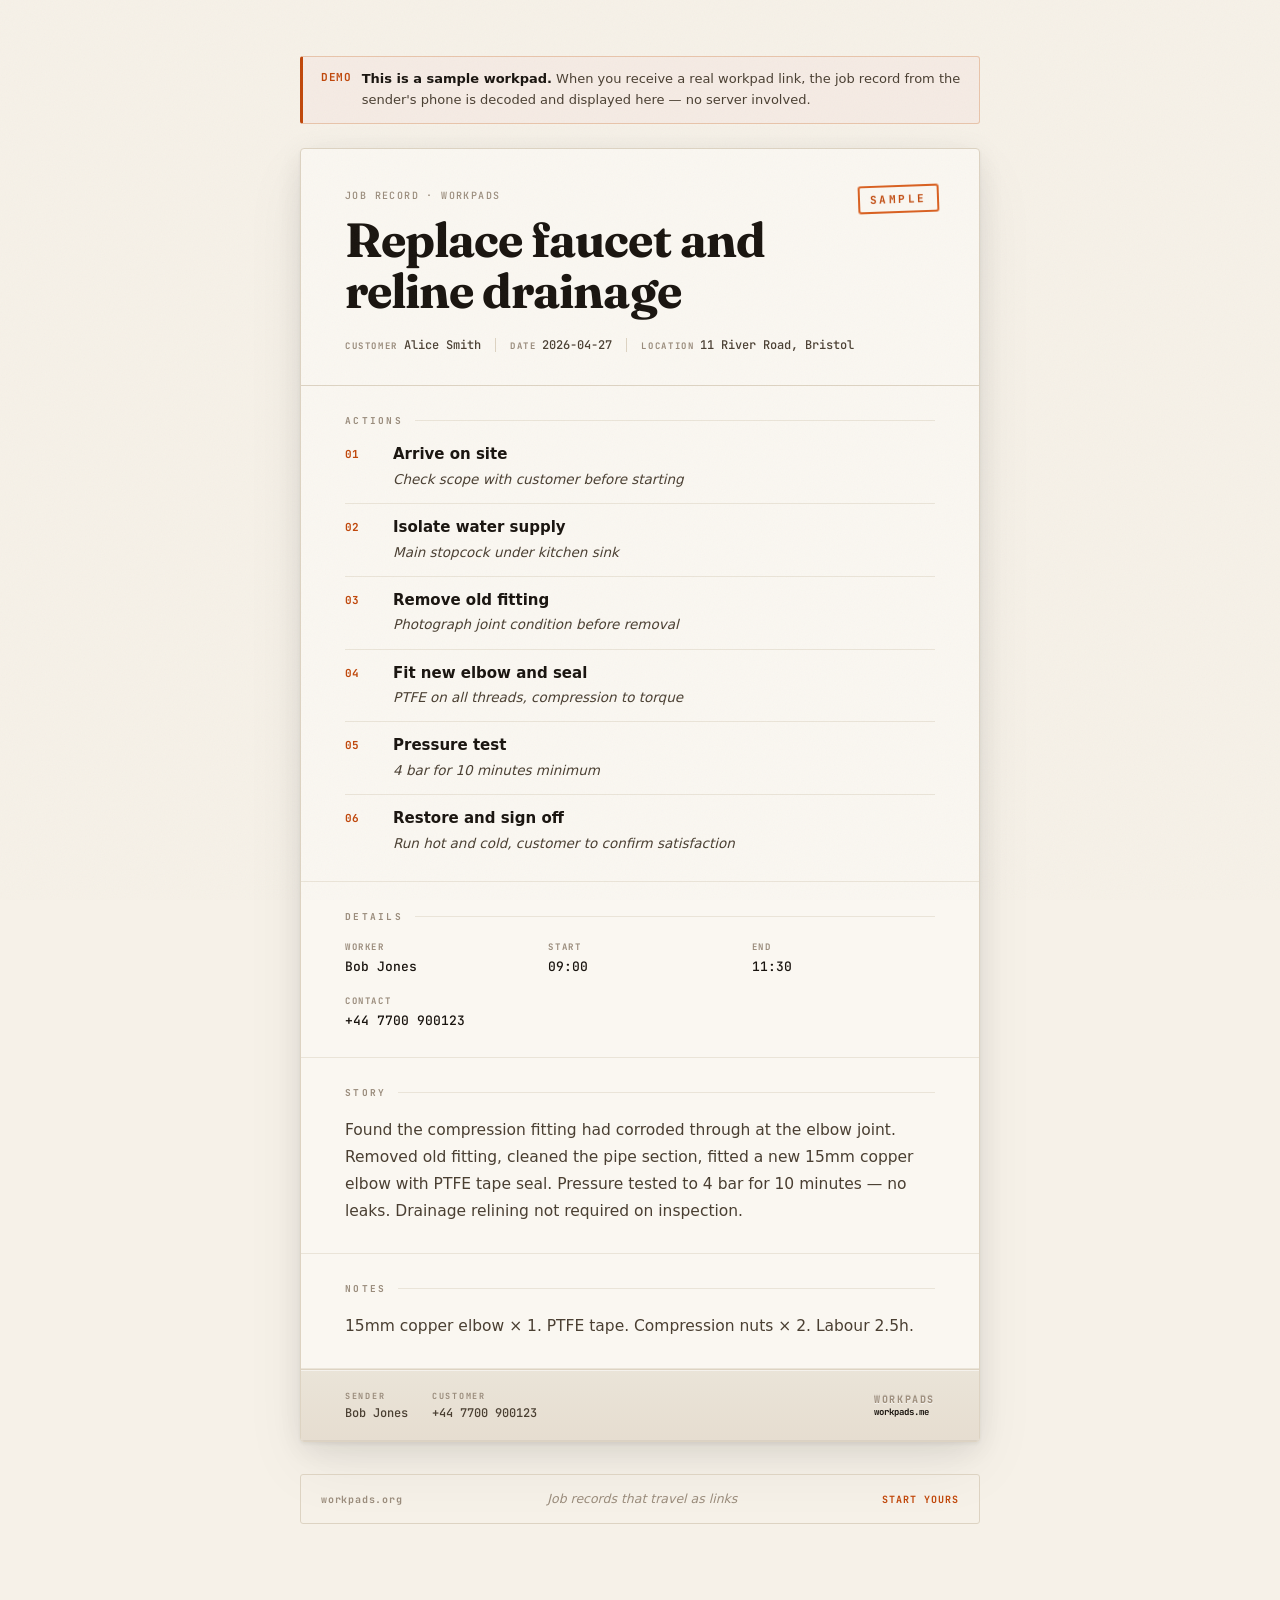
==== commit 2e27f620: "added Customer notes" ====
--- a/p/index.html
+++ b/p/index.html
@@ -441,6 +441,18 @@
       font-family: 'JetBrains Mono', monospace;
       font-size: 10px; color: var(--ink-muted); margin-top: 3px; text-align: right;
     }
+    .fin-analysis-block { margin-top: 8px; }
+    .fin-stat-grid { display: flex; flex-direction: column; gap: 0; }
+    .fin-stat-row {
+      display: flex; justify-content: space-between; align-items: baseline;
+      padding: 6px 0; border-bottom: 1px solid var(--rule-light);
+      font-family: 'JetBrains Mono', monospace; font-size: 11px;
+    }
+    .fin-stat-row:last-child { border-bottom: none; }
+    .fin-stat-label { color: var(--ink-muted); letter-spacing: .04em; }
+    .fin-stat-value { color: var(--ink); font-weight: 700; }
+    .fin-stat-outstanding .fin-stat-label { color: var(--ink); }
+    .fin-stat-outstanding .fin-stat-value { color: var(--stamp); }
 
     /* ── Document footer ───────────────────────────────────── */
     .doc-footer {
@@ -674,6 +686,140 @@
       .job-title { padding-right: 80px; }
       .main { padding: 32px 16px 60px; }
       .details-grid { grid-template-columns: 1fr 1fr; }
+    }
+
+    /* ── Account bar (shown when viewer has a local account) ── */
+    .acct-bar {
+      position: fixed; bottom: 0; left: 0; right: 0;
+      background: var(--ink); color: #e8dfd0;
+      display: flex; align-items: center; gap: 12px;
+      padding: 11px 20px;
+      font-family: 'JetBrains Mono', monospace; font-size: 11px;
+      z-index: 200; border-top: 2px solid #c0470a;
+      box-shadow: 0 -4px 24px rgba(25,20,15,.28);
+      animation: slideUp .22s ease forwards;
+    }
+    @keyframes slideUp {
+      from { transform: translateY(100%); opacity: 0; }
+      to   { transform: translateY(0);    opacity: 1; }
+    }
+    .acct-bar-name { flex: 1; letter-spacing: .06em; color: rgba(232,223,208,.65); white-space: nowrap; overflow: hidden; text-overflow: ellipsis; }
+    .acct-bar-name strong { color: #f5ece0; }
+    .acct-bar-btn {
+      background: none; border: 1px solid rgba(232,223,208,.3); color: #e8dfd0;
+      padding: 6px 13px; border-radius: 3px; font-family: inherit; font-size: 10px;
+      letter-spacing: .1em; text-transform: uppercase; cursor: pointer; white-space: nowrap;
+      transition: background .12s, border-color .12s;
+    }
+    .acct-bar-btn:hover { background: rgba(232,223,208,.1); border-color: rgba(232,223,208,.6); }
+    .acct-bar-btn.primary { background: #c0470a; border-color: #c0470a; color: #fff; }
+    .acct-bar-btn.primary:hover { background: #a33a06; }
+    .acct-bar-dismiss {
+      background: none; border: none; color: rgba(232,223,208,.35);
+      font-size: 20px; cursor: pointer; padding: 0 2px; line-height: 1;
+      transition: color .12s; flex-shrink: 0;
+    }
+    .acct-bar-dismiss:hover { color: rgba(232,223,208,.8); }
+
+    /* ── Review screen (full-screen, sender reviewing returned record) */
+    .review-screen { min-height: 100vh; background: var(--paper); }
+    .review-header {
+      background: var(--ink); color: var(--paper);
+      padding: 36px 28px 30px;
+    }
+    .review-tag {
+      font-family: 'JetBrains Mono', monospace; font-size: 9.5px;
+      letter-spacing: .2em; text-transform: uppercase; color: #c0470a;
+      margin-bottom: 10px;
+    }
+    .review-title {
+      font-family: 'Fraunces', serif; font-size: 28px; font-weight: 300;
+      line-height: 1.22; color: var(--paper);
+    }
+    .review-meta {
+      font-family: 'JetBrains Mono', monospace; font-size: 11px;
+      color: rgba(246,241,232,.5); margin-top: 10px; letter-spacing: .04em;
+    }
+    .review-body { max-width: 680px; margin: 0 auto; padding: 30px 24px 80px; }
+    .review-section { margin-bottom: 28px; }
+    .review-section-label {
+      font-family: 'JetBrains Mono', monospace; font-size: 9px;
+      letter-spacing: .2em; text-transform: uppercase; color: var(--ink-muted);
+      padding-bottom: 9px; margin-bottom: 12px;
+      border-bottom: 1px solid var(--rule-light);
+    }
+    .review-record-card {
+      background: var(--card); border: 1px solid var(--rule);
+      border-radius: 4px; padding: 16px 18px;
+    }
+    .review-record-job {
+      font-family: 'Fraunces', serif; font-size: 19px; font-weight: 300;
+      color: var(--ink); margin-bottom: 5px;
+    }
+    .review-record-meta {
+      font-family: 'JetBrains Mono', monospace; font-size: 10px;
+      color: var(--ink-muted); letter-spacing: .05em;
+    }
+    .review-approval-box {
+      background: #edf5ee; border: 1px solid #b4d9bb;
+      border-left: 3px solid #4a9a5a; border-radius: 3px; padding: 14px 18px;
+    }
+    .review-approval-name {
+      font-family: 'Fraunces', serif; font-size: 16px; font-weight: 700;
+      color: var(--ink); margin-bottom: 3px;
+    }
+    .review-approval-date {
+      font-family: 'JetBrains Mono', monospace; font-size: 10px;
+      color: var(--ink-muted); letter-spacing: .05em;
+    }
+    .review-diff-item {
+      display: flex; align-items: center; gap: 12px;
+      padding: 12px 14px; background: var(--card); border: 1px solid var(--rule);
+      border-radius: 3px; margin-bottom: 8px; transition: background .18s, border-color .18s, opacity .18s;
+    }
+    .review-diff-item.accepted { background: #edf5ee; border-color: #b4d9bb; }
+    .review-diff-item.declined { opacity: .38; }
+    .review-diff-label { flex: 1; font-family: 'JetBrains Mono', monospace; font-size: 11px; color: var(--ink); }
+    .review-diff-amount {
+      font-family: 'JetBrains Mono', monospace; font-size: 12px; font-weight: 700;
+      color: var(--ink-mid); flex-shrink: 0;
+    }
+    .review-diff-btns { display: flex; gap: 6px; flex-shrink: 0; }
+    .review-diff-accept, .review-diff-decline {
+      background: none; padding: 4px 10px; border-radius: 2px;
+      font-family: 'JetBrains Mono', monospace; font-size: 9px;
+      letter-spacing: .1em; text-transform: uppercase; cursor: pointer;
+      transition: background .12s, color .12s;
+    }
+    .review-diff-accept { border: 1px solid #4a9a5a; color: #4a9a5a; }
+    .review-diff-accept:hover, .review-diff-accept.active { background: #4a9a5a; color: #fff; }
+    .review-diff-decline { border: 1px solid var(--rule); color: var(--ink-muted); }
+    .review-diff-decline:hover { background: var(--rule-light); }
+    .review-actions { display: flex; gap: 10px; flex-wrap: wrap; margin-top: 22px; padding-top: 20px; border-top: 1px solid var(--rule-light); }
+    .review-btn-primary {
+      background: var(--stamp); color: #fff; border: none; border-radius: 3px;
+      padding: 11px 20px; font-family: 'JetBrains Mono', monospace;
+      font-size: 11px; letter-spacing: .08em; text-transform: uppercase;
+      cursor: pointer; transition: background .12s;
+    }
+    .review-btn-primary:hover { background: #a33a06; }
+    .review-btn-ghost {
+      background: none; color: var(--ink-mid); border: 1px solid var(--rule); border-radius: 3px;
+      padding: 11px 20px; font-family: 'JetBrains Mono', monospace;
+      font-size: 11px; letter-spacing: .08em; text-transform: uppercase;
+      cursor: pointer; transition: background .12s, border-color .12s;
+    }
+    .review-btn-ghost:hover { background: var(--rule-light); border-color: var(--ink-mid); }
+    .review-done-banner {
+      background: #edf5ee; border: 1px solid #b4d9bb; border-radius: 3px;
+      padding: 14px 18px; font-family: 'JetBrains Mono', monospace;
+      font-size: 11px; color: #3a7a45; letter-spacing: .04em; line-height: 1.6;
+    }
+    .review-done-banner a { color: inherit; font-weight: 700; }
+    @media (max-width: 600px) {
+      .review-header { padding: 28px 20px 24px; }
+      .review-body { padding: 22px 16px 60px; }
+      .review-diff-btns { flex-direction: column; gap: 4px; }
     }
   </style>
 </head>
@@ -1188,7 +1334,7 @@
     var fields = [];
     if (record.worker) {
       fields.push('<div class="footer-field">' +
-        '<div class="footer-field-label">Worker</div>' +
+        '<div class="footer-field-label">Sender</div>' +
         '<div class="footer-field-value">' + esc(record.worker) + '</div>' +
       '</div>');
     }
@@ -1288,9 +1434,12 @@
     // Amount owing
     var billable = Math.max(totalExpenses, quoted);
     var owing    = Math.max(0, billable - totalPaid);
+    var owingLabel = record && record.record_type === 'invoice' ? 'Amount owing'
+                   : record && record.record_type === 'quote'   ? 'Total quote'
+                   : 'Total amount';
     html += '<div class="fin-owing-block">' +
       '<div class="fin-owing-row">' +
-        '<span class="fin-owing-lbl">Amount owing</span>' +
+        '<span class="fin-owing-lbl">' + owingLabel + '</span>' +
         '<span class="fin-owing-amt">' + sym + owing.toFixed(2) + '</span>' +
       '</div>' +
       (totalPaid > 0 ? '<div class="fin-owing-sub">' + sym + totalPaid.toFixed(2) + ' received</div>' : '') +
@@ -1327,6 +1476,49 @@
     return html;
   }
 
+  function renderFinAnalysis(fin, sym, record) {
+    if (!fin || (!fin.e && !fin.p)) return '';
+    var quoted = parseFloat(record && record.amount) || 0;
+    if (!quoted) return '';
+    var totalExpenses = 0;
+    if (fin.e) fin.e.forEach(function(e) { totalExpenses += parseFloat(e.a) || 0; });
+    var totalPaid = 0;
+    if (fin.p) fin.p.forEach(function(p) { totalPaid += parseFloat(p.a) || 0; });
+
+    var margin      = quoted > 0 ? ((quoted - totalExpenses) / quoted * 100).toFixed(1) : null;
+    var passthrough = quoted > 0 ? (totalExpenses / quoted * 100).toFixed(1) : null;
+    var outstanding = Math.max(0, quoted - totalPaid);
+
+    var rows = '';
+    if (margin !== null) {
+      rows += '<div class="fin-stat-row">' +
+        '<span class="fin-stat-label">Margin</span>' +
+        '<span class="fin-stat-value">' + margin + '%</span>' +
+      '</div>';
+    }
+    if (passthrough !== null && totalExpenses > 0) {
+      rows += '<div class="fin-stat-row">' +
+        '<span class="fin-stat-label">Pass-through</span>' +
+        '<span class="fin-stat-value">' + passthrough + '%</span>' +
+      '</div>';
+    }
+    if (outstanding > 0) {
+      rows += '<div class="fin-stat-row fin-stat-outstanding">' +
+        '<span class="fin-stat-label">Outstanding</span>' +
+        '<span class="fin-stat-value">' + sym + outstanding.toFixed(2) + '</span>' +
+      '</div>';
+    }
+    if (!rows) return '';
+
+    return '<div class="doc-section fin-analysis-block">' +
+      '<div class="section-header">' +
+        '<span class="section-label">Financial analysis</span>' +
+        '<span class="section-rule"></span>' +
+      '</div>' +
+      '<div class="fin-stat-grid">' + rows + '</div>' +
+    '</div>';
+  }
+
   function renderDocument(record, isDemo, fin) {
     var main = document.getElementById('main');
     var sym = record.currency === 'EUR' ? '\u20ac' : record.currency === 'USD' ? '$' : '\u00a3';
@@ -1365,6 +1557,7 @@
     html += renderProse('Story', record.story);
     html += renderProse('Notes', record.details);
     if (!isDemo) html += renderFinSection(fin, sym, record);
+    if (!isDemo) html += renderFinAnalysis(fin, sym, record);
 
     // footer
     if (record.worker || record.customer_phone) {
@@ -1403,6 +1596,228 @@
       '<h1 class="error-title">Could not read workpad</h1>' +
       '<p class="error-text">' + esc(message) + '<br><br>This link may be malformed or from an incompatible version. Ask the sender to reshare the record.</p>' +
     '</div>';
+  }
+
+  // ── Account detection (reads ActivityService storage directly) ──
+  function getLocalAccount() {
+    try {
+      var activeId = localStorage.getItem('wp_activity_active');
+      if (!activeId) return null;
+      var raw = localStorage.getItem('wp_activity_' + activeId);
+      return raw ? JSON.parse(raw) : null;
+    } catch(e) { return null; }
+  }
+
+  // Find an OWN (sent) record that has this chainRef — no receivedAt, no parentId
+  function findOwnedRecordByChainRef(chainRef) {
+    if (!chainRef) return null;
+    try {
+      for (var i = 0; i < localStorage.length; i++) {
+        var k = localStorage.key(i);
+        if (!k || k.indexOf('wp_record_') !== 0) continue;
+        var r = JSON.parse(localStorage.getItem(k) || 'null');
+        if (r && !r.parentId && !r.receivedAt && r.chainRef === chainRef) return r;
+      }
+    } catch(_) {}
+    return null;
+  }
+
+  // ── Account bar (for viewers who have a local account) ───────
+  function renderAccountBar(account, record) {
+    var bar = document.createElement('div');
+    bar.className = 'acct-bar';
+    bar.id = 'acct-bar';
+    bar.innerHTML = (
+      '<span class="acct-bar-name">Signed in as <strong>' + esc(account.name || 'you') + '</strong> on this device</span>' +
+      '<button class="acct-bar-btn primary" id="acct-import-btn">Import to Workpads</button>' +
+      '<a class="acct-bar-btn" href="https://workpads.me/" target="_blank" style="text-decoration:none;">Open app</a>' +
+      '<button class="acct-bar-dismiss" id="acct-bar-dismiss" title="Dismiss">&times;</button>'
+    );
+    document.body.appendChild(bar);
+    document.getElementById('acct-bar-dismiss').onclick = function() { bar.style.display = 'none'; };
+    document.getElementById('acct-import-btn').onclick = function() {
+      window.location.href = 'https://workpads.me/?import=' + encodeURIComponent(window.location.href);
+    };
+  }
+
+  // Detect viewer-added expenses: prefer is_viewer flag, fallback to diff against local child records
+  function _detectViewerExps(fin, ownedRecord) {
+    var all = fin ? (fin.e || []) : [];
+    // Primary: trust the is_viewer flag
+    var flagged = all.filter(function(e) { return e.s === 'v'; });
+    if (flagged.length) return flagged;
+    // Fallback: load sender's own expense child records and diff
+    var owned = [];
+    try {
+      for (var i = 0; i < localStorage.length; i++) {
+        var k = localStorage.key(i);
+        if (!k || k.indexOf('wp_record_') !== 0) continue;
+        var r = JSON.parse(localStorage.getItem(k) || 'null');
+        if (r && r.parentId === ownedRecord.id && r.recordType === 'expense') owned.push(r);
+      }
+    } catch(_) {}
+    return all.filter(function(e) {
+      return !owned.some(function(o) {
+        return String(o.amount || '') === String(e.a || '') && (o.job || '') === (e.l || '');
+      });
+    });
+  }
+
+  // ── Full-screen review (sender reviewing a returned record) ──
+  function renderReview(received, ownedRecord, fin) {
+    var page = document.querySelector('.page');
+    if (!page) return;
+
+    var isAck      = !!(received.job && received.job.indexOf('ACK: ') === 0);
+    var senderName = received.worker || 'Recipient';
+    var viewerExps = _detectViewerExps(fin, ownedRecord);
+    var hasChanges = viewerExps.length > 0;
+    var sym        = ownedRecord.currency === 'EUR' ? '\u20ac' : ownedRecord.currency === 'USD' ? '$' : '\u00a3';
+
+    var tagText, titleText;
+    if (isAck && hasChanges)    { tagText = 'Approval + Updates Received'; titleText = 'Quote approved with additions'; }
+    else if (isAck)             { tagText = 'Approval Received';   titleText = 'Quote approved'; }
+    else if (hasChanges)        { tagText = 'Updates Received';    titleText = 'Recipient added items'; }
+    else                        { tagText = 'Record Returned';     titleText = 'Returned by ' + esc(senderName); }
+
+    var html = '<div class="review-screen">';
+    html += '<div class="review-header">';
+    html += '<div class="review-tag">' + esc(tagText) + '</div>';
+    html += '<div class="review-title">' + titleText + '</div>';
+    html += '<div class="review-meta">From ' + esc(senderName) + ' &middot; ' + esc(received.date || new Date().toISOString().slice(0,10)) + '</div>';
+    html += '</div>';
+    html += '<div class="review-body">';
+
+    html += '<div class="review-section"><div class="review-section-label">Your original record</div>';
+    html += '<div class="review-record-card">';
+    html += '<div class="review-record-job">' + esc(ownedRecord.job || 'Untitled') + '</div>';
+    var mp = [];
+    if (ownedRecord.customer) mp.push(ownedRecord.customer);
+    if (ownedRecord.date)     mp.push(ownedRecord.date);
+    if (mp.length) html += '<div class="review-record-meta">' + esc(mp.join(' \u00b7 ')) + '</div>';
+    html += '</div></div>';
+
+    if (isAck) {
+      html += '<div class="review-section"><div class="review-section-label">Approval confirmation</div>';
+      html += '<div class="review-approval-box">';
+      html += '<div class="review-approval-name">' + esc(senderName) + '</div>';
+      html += '<div class="review-approval-date">Approved ' + esc(received.date || '') + '</div>';
+      html += '</div></div>';
+    }
+
+    if (hasChanges) {
+      html += '<div class="review-section"><div class="review-section-label">Items added by recipient (' + viewerExps.length + ')</div>';
+      viewerExps.forEach(function(exp, idx) {
+        html += '<div class="review-diff-item" id="rdiff-' + idx + '">';
+        html += '<div class="review-diff-label">' + esc(exp.l || 'Expense') + '</div>';
+        html += '<div class="review-diff-amount">' + esc(sym) + esc(exp.a || '0') + '</div>';
+        html += '<div class="review-diff-btns">';
+        html += '<button class="review-diff-accept" data-idx="' + idx + '">Accept</button>';
+        html += '<button class="review-diff-decline" data-idx="' + idx + '">Skip</button>';
+        html += '</div></div>';
+      });
+      html += '</div>';
+    }
+
+    html += '<div id="review-actions-block"><div class="review-actions">';
+    if (hasChanges) html += '<button class="review-btn-primary" id="rv-accept-all">Accept all items</button>';
+    if (isAck)      html += '<button class="review-btn-primary" id="rv-mark-approved">Mark as approved</button>';
+    html += '<button class="review-btn-ghost" id="rv-open-app">Open in Workpads</button>';
+    html += '</div></div>';
+    html += '</div></div>'; // .review-body .review-screen
+
+    page.innerHTML = html;
+
+    // Wire individual accept/decline buttons
+    var _accepted = [];
+    function _setDiff(idx, accept) {
+      var el = document.getElementById('rdiff-' + idx);
+      if (!el) return;
+      el.classList.toggle('accepted', accept);
+      el.classList.toggle('declined', !accept);
+      el.querySelector('.review-diff-accept').classList.toggle('active', accept);
+      var ai = _accepted.indexOf(idx);
+      if (accept && ai === -1) _accepted.push(idx);
+      if (!accept && ai !== -1) _accepted.splice(ai, 1);
+    }
+
+    page.querySelectorAll('.review-diff-accept').forEach(function(btn) {
+      btn.addEventListener('click', function() { _setDiff(parseInt(this.dataset.idx, 10), true); });
+    });
+    page.querySelectorAll('.review-diff-decline').forEach(function(btn) {
+      btn.addEventListener('click', function() { _setDiff(parseInt(this.dataset.idx, 10), false); });
+    });
+
+    function _commit(acceptAll) {
+      var toAccept = acceptAll ? viewerExps.map(function(_,i){return i;}) : _accepted.slice();
+      if (acceptAll) viewerExps.forEach(function(_, i) { _setDiff(i, true); });
+      _applyReview(viewerExps, toAccept, ownedRecord, sym, isAck, senderName, received);
+    }
+
+    var aaBtn = document.getElementById('rv-accept-all');
+    if (aaBtn) aaBtn.addEventListener('click', function() { _commit(true); });
+    var maBtn = document.getElementById('rv-mark-approved');
+    if (maBtn) maBtn.addEventListener('click', function() { _commit(false); });
+    var openBtn = document.getElementById('rv-open-app');
+    if (openBtn) openBtn.addEventListener('click', function() { window.open('https://workpads.me/', '_blank'); });
+  }
+
+  function _applyReview(viewerExps, acceptedIdxs, ownedRecord, sym, isAck, senderName, received) {
+    var now = Date.now();
+    var acceptedSet = {};
+    acceptedIdxs.forEach(function(i) { acceptedSet[i] = true; });
+
+    // Accept selected items — store as child expense records with attribution
+    acceptedIdxs.forEach(function(idx) {
+      var exp = viewerExps[idx];
+      if (!exp) return;
+      var eid = 'rv_' + now.toString(36) + '_' + idx;
+      localStorage.setItem('wp_record_' + eid, JSON.stringify({
+        id: eid, parentId: ownedRecord.id,
+        recordType: 'expense', job: exp.l || 'Expense',
+        amount: exp.a || '0', currency: ownedRecord.currency || 'CAD',
+        expense_billing: 'customer',
+        acceptedFrom: senderName || null,
+        draft: false, createdAt: now, updatedAt: now, fromReview: true,
+      }));
+    });
+
+    // Collect rejected items (not accepted) and store on owned record
+    var rejectedItems = [];
+    viewerExps.forEach(function(exp, idx) {
+      if (!acceptedSet[idx]) {
+        rejectedItems.push({ l: exp.l || 'Expense', a: exp.a || '0', from: senderName || null });
+      }
+    });
+
+    // Update owned record status and store rejected items
+    var ownedKey = null;
+    for (var i = 0; i < localStorage.length; i++) {
+      var k = localStorage.key(i);
+      if (!k || k.indexOf('wp_record_') !== 0) continue;
+      try { var r = JSON.parse(localStorage.getItem(k)); if (r && r.id === ownedRecord.id) { ownedKey = k; break; } } catch(_) {}
+    }
+    if (ownedKey) {
+      try {
+        var rec = JSON.parse(localStorage.getItem(ownedKey));
+        if (isAck) {
+          rec.approvedAt = now; rec.approvedBy = senderName;
+          rec.record_type = 'invoice';
+        }
+        if (rejectedItems.length) {
+          var existing = rec.rejectedItems || [];
+          rec.rejectedItems = existing.concat(rejectedItems);
+        }
+        rec.updatedAt = now;
+        localStorage.setItem(ownedKey, JSON.stringify(rec));
+      } catch(_) {}
+    }
+
+    var msg = [];
+    if (acceptedIdxs.length) msg.push(acceptedIdxs.length + ' item' + (acceptedIdxs.length !== 1 ? 's' : '') + ' added to your records');
+    if (isAck) msg.push('record marked as approved');
+    var block = document.getElementById('review-actions-block');
+    if (block) block.innerHTML = '<div class="review-done-banner">\u2713 ' + (msg.join(' \u00b7 ') || 'Done') + ' &mdash; <a href="https://workpads.me/">open Workpads</a></div>';
   }
 
   // ── Demo record ───────────────────────────────────────────
@@ -1492,8 +1907,20 @@
       job: 'ACK: ' + (record.job || 'quote'),
       date: new Date().toISOString().slice(0, 10),
       worker: customerName,
+      currency: record.currency,
+      amount: record.amount,
+      record_type: record.record_type,
     };
-    var ackHash = encodeWorkpad(ackRecord, record._chainRef || null);
+    // Carry all expenses (original + viewer-added) so sender can review them
+    var ackExps = ((_currentFin && _currentFin.e) || []).map(function(e) {
+      return { amount: e.a, job: e.l, date: e.d, actionIdx: e.n, is_viewer: e.s === 'v' };
+    }).concat(_viewerExpenses.map(function(e) {
+      return { amount: e.amount, job: e.job, date: e.date, actionIdx: e.actionIdx, is_viewer: true };
+    }));
+    var ackPays = ((_currentFin && _currentFin.p) || []).map(function(p) {
+      return { amount: p.a, job: p.l, date: p.d };
+    });
+    var ackHash = encodeWorkpad(ackRecord, record._chainRef || null, ackExps, ackPays);
     var base    = window.location.href.replace(/#.*$/, '');
     var ackUrl  = base + '#' + ackHash;
 
@@ -1550,9 +1977,22 @@
       var record = decodeWorkpad(hash);
       _currentRecord = record;
       _currentFin    = recordToFin(record);
-      storeReceived(record);
-      renderDocument(record, false, _currentFin);
-      _bindViewerExpenseForm(record, _currentFin);
+
+      var chainRef    = record._chainRef || null;
+      var ownedRecord = findOwnedRecordByChainRef(chainRef);
+
+      if (ownedRecord) {
+        // This device sent the original record — show full-screen review
+        storeReceived(record);
+        renderReview(record, ownedRecord, _currentFin);
+      } else {
+        storeReceived(record);
+        renderDocument(record, false, _currentFin);
+        _bindViewerExpenseForm(record, _currentFin);
+        // If viewer has an account on this device, offer app actions
+        var account = getLocalAccount();
+        if (account && account.name) renderAccountBar(account, record);
+      }
     } catch (e) {
       renderError(e.message);
     }
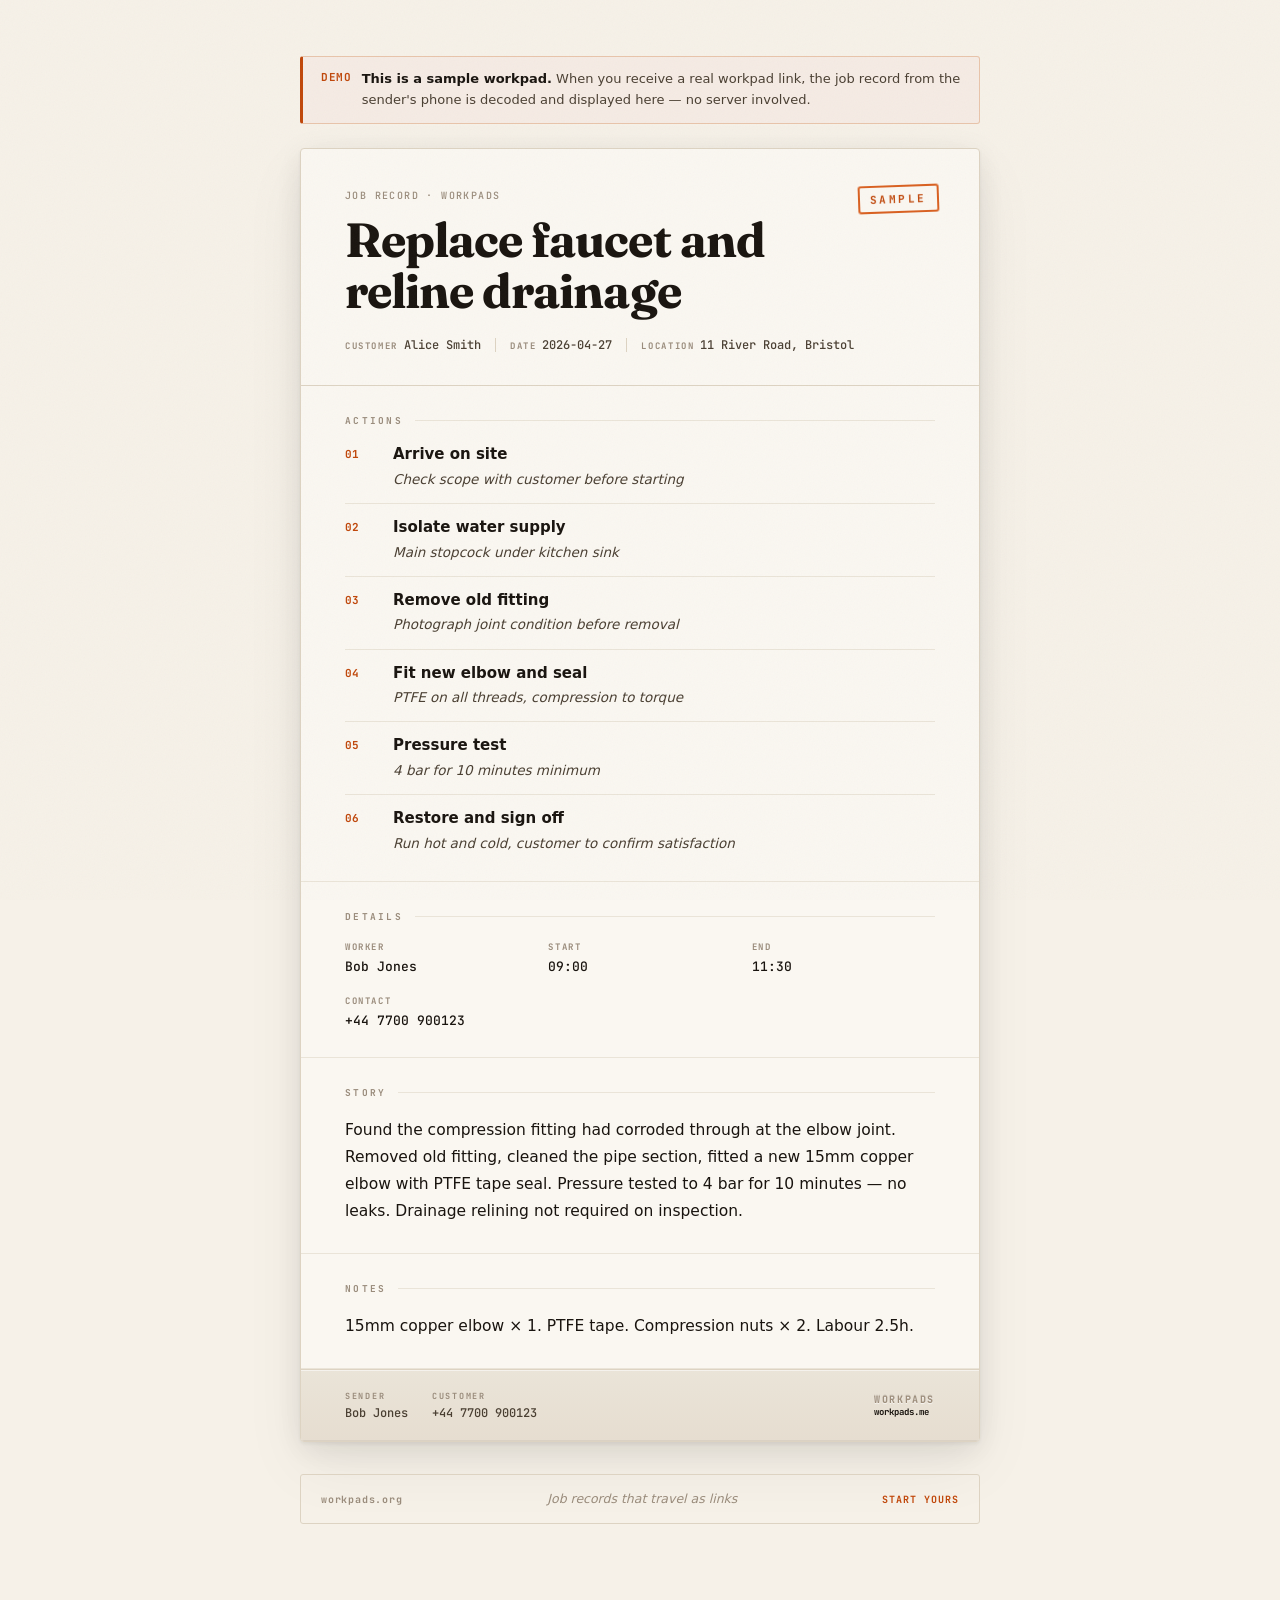
==== commit 7d872bda: "Sync local changes Co-Authored-By: Claude Opus 4.6 <noreply@anthropic.com>" ====
--- a/p/index.html
+++ b/p/index.html
@@ -7,7 +7,12 @@
   <link rel="preconnect" href="https://fonts.googleapis.com">
   <link rel="preconnect" href="https://fonts.gstatic.com" crossorigin>
   <link href="https://fonts.googleapis.com/css2?family=Fraunces:ital,opsz,wght@0,9..144,300;0,9..144,700;1,9..144,400&family=JetBrains+Mono:wght@400;500;700&display=swap" rel="stylesheet">
-  <script src="../js/lib/fflate.js"></script>
+  <script src="../js/lib/fflate.js?v=23"></script>
+  <script src="../js/lib/pads-ext.js?v=23"></script>
+  <script src="../js/lib/map-utils.js?v=32"></script>
+  <script src="../js/lib/postcard.js?v=34"></script>
+  <script src="../js/lib/pad-type.js?v=1"></script>
+  <script src="../js/lib/workpads-encrypt.js?v=24"></script>
   <style>
     *, *::before, *::after { box-sizing: border-box; margin: 0; padding: 0; }
 
@@ -290,7 +295,7 @@
     .prose {
       font-family: system-ui, -apple-system, sans-serif;
       font-size: 15.5px;
-      color: var(--ink-mid);
+      color: var(--ink);
       line-height: 1.75;
     }
 
@@ -720,6 +725,149 @@
       transition: color .12s; flex-shrink: 0;
     }
     .acct-bar-dismiss:hover { color: rgba(232,223,208,.8); }
+
+    .action-heading-item { list-style: none; padding: 14px 0 6px; border-bottom: none; }
+    .action-section-hd {
+      font-family: 'JetBrains Mono', monospace; font-size: 10px; font-weight: 700;
+      letter-spacing: .14em; text-transform: uppercase; color: var(--stamp);
+    }
+    .map-preview-offline { margin-top: 8px; border: 1px solid var(--rule); border-radius: 3px; overflow: hidden; }
+    .map-preview-link,
+    a.map-preview-offline.map-preview-link { display: block; text-decoration: none; color: inherit; cursor: pointer; }
+    .map-preview-link-label {
+      font-family: 'Source Serif 4', Georgia, serif; font-size: 13px; color: var(--ink-mid);
+      padding: 14px 10px 2px; margin: 0; text-align: center;
+    }
+    .map-preview-loc-note,
+    .view-loc-site-note {
+      font-family: 'Fraunces', Georgia, serif; font-size: 13px; font-style: italic;
+      color: var(--ink-mid); padding: 10px 12px; margin: 8px 0 0;
+      background: var(--stamp-light); border-left: 3px solid var(--stamp);
+      border-radius: 0 3px 3px 0; white-space: pre-wrap; line-height: 1.5;
+    }
+    .map-preview-note {
+      font-family: 'JetBrains Mono', monospace; font-size: 9px; color: var(--ink-muted);
+      padding: 6px 8px; background: var(--card);
+    }
+    .viewer-toolbar {
+      max-width: 680px; width: 100%; margin: 0 auto 18px;
+      padding: 12px 14px; background: var(--ink); color: var(--paper);
+      border-radius: 4px; display: flex; align-items: center; gap: 12px;
+    }
+    .viewer-toolbar-msg {
+      flex: 1; min-width: 0; text-align: left;
+      font-family: 'JetBrains Mono', monospace; font-size: 10px;
+      color: rgba(246,241,232,.78); letter-spacing: .03em; line-height: 1.4;
+    }
+    .viewer-toolbar-actions {
+      display: flex; flex-wrap: nowrap; gap: 8px; align-items: center;
+      flex-shrink: 0; justify-content: flex-end;
+    }
+    .viewer-toolbar-btn {
+      font-family: 'JetBrains Mono', monospace; font-size: 10px; font-weight: 700;
+      letter-spacing: .1em; text-transform: uppercase; padding: 9px 12px;
+      border-radius: 3px; border: 1px solid rgba(246,241,232,.35);
+      background: transparent; color: var(--paper); cursor: pointer;
+      white-space: nowrap; flex-shrink: 0; text-decoration: none;
+    }
+    .viewer-toolbar-btn.primary {
+      background: var(--stamp); border-color: var(--stamp); color: #fff;
+    }
+    .viewer-toolbar-btn:hover { border-color: rgba(246,241,232,.7); }
+    @media (max-width: 480px) {
+      .viewer-toolbar { padding: 10px 10px; gap: 8px; }
+      .viewer-toolbar-msg { font-size: 8px; letter-spacing: .02em; line-height: 1.35; }
+      .viewer-toolbar-btn { font-size: 9px; letter-spacing: .06em; padding: 8px 9px; }
+    }
+    .map-preview-fetchable { margin-top: 8px; border: 1px solid var(--rule); border-radius: 3px; overflow: hidden; }
+    .map-fetch-row {
+      display: flex; flex-wrap: wrap; align-items: center; gap: 8px;
+      padding: 8px 10px; background: var(--card);
+    }
+    .map-fetch-btn {
+      font-family: 'JetBrains Mono', monospace; font-size: 9px; font-weight: 700;
+      letter-spacing: .08em; text-transform: uppercase; padding: 7px 10px;
+      border-radius: 3px; border: 1px solid var(--rule); background: var(--paper);
+      color: var(--ink); cursor: pointer;
+    }
+    .map-fetch-btn:disabled { opacity: .6; cursor: wait; }
+    .map-fetch-hint {
+      font-family: 'JetBrains Mono', monospace; font-size: 8px; color: var(--ink-muted);
+    }
+    .postcard-overlay {
+      position: fixed; inset: 0; z-index: 9000; background: rgba(25,20,15,.78);
+      display: flex; align-items: center; justify-content: center; padding: 20px;
+    }
+    .postcard-modal {
+      background: var(--card); border: 1px solid var(--rule); border-radius: 8px;
+      box-shadow: var(--card-shadow); max-width: 96vw; max-height: 92vh; overflow: auto;
+      padding: 22px 24px; width: min(520px, 96vw);
+    }
+    .postcard-modal-sm { width: min(460px, 96vw); }
+    .postcard-modal-preview { width: min(640px, 96vw); }
+    .postcard-modal-head { display: flex; align-items: center; justify-content: space-between; margin-bottom: 12px; padding-bottom: 10px; border-bottom: 1px solid var(--rule-light); }
+    .postcard-modal-title { font-family: 'Fraunces', Georgia, serif; font-size: 17px; font-weight: 700; }
+    .postcard-modal-close { background: var(--rule-light); border: none; border-radius: 4px; width: 32px; height: 32px; font-size: 20px; cursor: pointer; color: var(--ink-muted); }
+    .postcard-fmt-opt {
+      display: flex; align-items: center; gap: 14px; width: 100%; text-align: left; padding: 12px 14px; margin-bottom: 8px;
+      border: 1px solid var(--rule); border-radius: 6px; background: var(--paper); cursor: pointer;
+    }
+    .postcard-fmt-thumb { flex-shrink: 0; background: linear-gradient(135deg,#e8e4dc 40%,#c0470a 100%); border: 1px solid var(--rule); border-radius: 3px; }
+    .postcard-fmt-thumb-square { width: 40px; height: 40px; }
+    .postcard-fmt-thumb-landscape { width: 48px; height: 27px; }
+    .postcard-fmt-thumb-detailed { width: 48px; height: 25px; }
+    .postcard-fmt-info { flex: 1; }
+    .postcard-fmt-name { display: block; font-size: 14px; font-weight: 700; }
+    .postcard-fmt-desc { display: block; font-family: 'JetBrains Mono', monospace; font-size: 9px; color: var(--ink-muted); margin-top: 3px; }
+    .postcard-preview-wrap { overflow: hidden; margin: 10px auto; background: #19140f; border-radius: 6px; border: 1px solid rgba(255,255,255,.08); }
+    .postcard-map-note { font-family: 'JetBrains Mono', monospace; font-size: 9px; color: var(--ink-muted); margin-bottom: 8px; }
+    .postcard-loading { font-family: 'JetBrains Mono', monospace; font-size: 11px; color: var(--ink-muted); padding: 32px; text-align: center; }
+    .postcard-modal-actions { display: flex; gap: 8px; flex-wrap: wrap; margin-top: 14px; padding-top: 12px; border-top: 1px solid var(--rule-light); }
+    .postcard-msg-input { width: 100%; font-size: 14px; padding: 10px 12px; border: 1px solid var(--rule); border-radius: 4px; margin-bottom: 12px; }
+    .postcard-field-label { display: block; font-family: 'JetBrains Mono', monospace; font-size: 9px; font-weight: 700; letter-spacing: .1em; text-transform: uppercase; color: var(--ink-muted); margin-bottom: 6px; }
+    .postcard-opt-group { margin-bottom: 12px; }
+    .postcard-opt-row { display: flex; align-items: center; gap: 10px; padding: 8px 10px; margin-bottom: 4px; border: 1px solid var(--rule-light); border-radius: 4px; font-size: 13px; }
+    .postcard-opt-row.disabled { opacity: .45; }
+    .postcard-loc-hint { font-family: 'JetBrains Mono', monospace; font-size: 10px; color: var(--ink-muted); margin-bottom: 12px; line-height: 1.5; }
+    .postcard-loc-opt { display: flex; align-items: center; gap: 10px; padding: 8px 10px; margin-bottom: 4px; border: 1px solid var(--rule-light); border-radius: 4px; font-size: 14px; }
+    .btn-primary, .btn-ghost {
+      font-family: 'JetBrains Mono', monospace; font-size: 10px; font-weight: 700; letter-spacing: .08em;
+      padding: 9px 14px; border-radius: 3px; cursor: pointer; border: 1px solid var(--rule);
+    }
+    .btn-primary { background: var(--stamp); border-color: var(--stamp); color: #fff; }
+    .btn-ghost { background: var(--paper); color: var(--ink-mid); }
+    .viewer-return-panel {
+      max-width: 680px; width: 100%; margin: 24px auto 0;
+      padding: 16px 18px; background: var(--stamp-light);
+      border: 1px solid #e8c4aa; border-radius: 4px;
+    }
+    .viewer-return-title {
+      font-family: 'JetBrains Mono', monospace; font-size: 10px; font-weight: 700;
+      letter-spacing: .12em; text-transform: uppercase; color: var(--stamp); margin-bottom: 10px;
+    }
+    .view-loc-item { margin-bottom: 14px; }
+    .view-loc-address { font-weight: 600; margin-bottom: 4px; }
+    .view-loc-notes { font-size: 13px; color: var(--ink-mid); margin-bottom: 6px; }
+    .sealed-gate {
+      max-width: 680px; width: 100%; margin-bottom: 20px; padding: 14px 16px;
+      background: var(--stamp-light); border: 1px solid #e8c4aa; border-radius: 3px;
+    }
+    .sealed-gate p {
+      font-family: 'JetBrains Mono', monospace; font-size: 11px; color: var(--ink-mid); margin-bottom: 10px;
+    }
+    .sealed-gate-row { display: flex; gap: 8px; flex-wrap: wrap; }
+    .sealed-gate input {
+      flex: 1; min-width: 160px; font-family: 'JetBrains Mono', monospace; font-size: 12px;
+      padding: 8px 10px; border: 1px solid var(--rule); border-radius: 3px; background: var(--card);
+    }
+    .sealed-gate button {
+      font-family: 'JetBrains Mono', monospace; font-size: 10px; font-weight: 700;
+      letter-spacing: .1em; text-transform: uppercase; padding: 8px 14px;
+      background: var(--stamp); color: #fff; border: none; border-radius: 3px; cursor: pointer;
+    }
+    .sealed-msg {
+      font-family: 'JetBrains Mono', monospace; font-size: 11px; color: var(--ink-muted); font-style: italic;
+    }
 
     /* ── Review screen (full-screen, sender reviewing returned record) */
     .review-screen { min-height: 100vh; background: var(--paper); }
@@ -1227,11 +1375,32 @@
     '</div>';
   }
 
+  function padClass(record) {
+    return (record && record.record_class) || 'work';
+  }
+
   function renderMetaRow(record) {
+    var pc = padClass(record);
     var items = [];
-    if (record.customer) items.push(renderMetaItem('Customer', record.customer));
-    if (record.date)     items.push(renderMetaItem('Date', record.date));
-    if (record.location) items.push(renderMetaItem('Location', record.location));
+
+    if (pc === 'field') {
+      if (record.date) items.push(renderMetaItem('Date', record.date));
+      if (record.start_time || record.end_time) {
+        items.push(renderMetaItem('Time', [record.start_time, record.end_time].filter(Boolean).join(' – ')));
+      }
+      if (record.worker) items.push(renderMetaItem('Alias', record.worker));
+    } else if (pc === 'note') {
+      if (record.worker) items.push(renderMetaItem('Alias', record.worker));
+    } else if (pc === 'plan') {
+      if (record.date)     items.push(renderMetaItem('Start', record.date));
+      if (record.due_date) items.push(renderMetaItem('Due', record.due_date));
+      if (record.location) items.push(renderMetaItem('Location', record.location));
+      if (record.worker)   items.push(renderMetaItem('Alias', record.worker));
+    } else {
+      if (record.customer) items.push(renderMetaItem('Customer', record.customer));
+      if (record.date)     items.push(renderMetaItem('Date', record.date));
+      if (record.location) items.push(renderMetaItem('Location', record.location));
+    }
 
     if (items.length === 0) return '';
 
@@ -1254,6 +1423,12 @@
 
     for (var i = 0; i < actions.length; i++) {
       var a = actions[i];
+      if (a.kind === 'heading' || a.isHeading) {
+        html += '<li class="action-item action-heading-item">' +
+          '<div class="action-body"><div class="action-title action-section-hd">' + esc(a.title) + '</div></div>' +
+        '</li>';
+        continue;
+      }
       var num = (i + 1 < 10 ? '0' : '') + (i + 1);
       html += '<li class="action-item">' +
         '<span class="action-num">' + num + '</span>' +
@@ -1265,6 +1440,161 @@
     }
 
     return html + '</ol></div>';
+  }
+
+  function renderSealedSection(label) {
+    return '<div class="doc-section">' +
+      '<div class="section-header"><span class="section-label">' + esc(label) + '</span><span class="section-rule"></span></div>' +
+      '<p class="sealed-msg">Sealed — enter passphrase above to unlock.</p></div>';
+  }
+
+  function renderSealedGate(record) {
+    var unlockable = canUnlock(record);
+    return '<div class="sealed-gate" id="sealed-gate">' +
+      '<p><strong>Encrypted workpad.</strong> Enter the passphrase the sender gave you separately (it is not in this link).</p>' +
+      (unlockable
+        ? '<div class="sealed-gate-row">' +
+            '<input type="password" id="sealed-pass" placeholder="Passphrase" autocomplete="off">' +
+            '<button type="button" id="sealed-unlock-btn">Unlock</button>' +
+          '</div>'
+        : '<p class="sealed-msg">Unlock unavailable — encryption scripts did not load. Hard-refresh this page and try again.</p>') +
+      '<p id="sealed-err" style="display:none;font-family:\'JetBrains Mono\',monospace;font-size:10px;color:var(--stamp);margin-top:8px;"></p>' +
+    '</div>';
+  }
+
+  function renderFieldLocations(record) {
+    if (looksEncrypted(record) && isSealed(record)) return '';
+    var locs = [];
+    try {
+      if (record._locations_json) {
+        locs = JSON.parse(typeof MapUtils !== 'undefined'
+          ? MapUtils.expandLocationsJson(record._locations_json) : record._locations_json);
+      }
+    } catch (_) {}
+    if (!locs.length && record.location) locs = [{ address: record.location, notes: '' }];
+    if (!locs.length) return '';
+
+    var body = '';
+    locs.forEach(function (loc, i) {
+      var label = (typeof MapUtils !== 'undefined')
+        ? MapUtils.locationLabel(loc) : (loc.title || loc.address || 'Untitled site');
+      var notes = loc.notes || '';
+      var mapHtml = (typeof MapUtils !== 'undefined')
+        ? MapUtils.renderLocationPreview(loc, null, null, { includeNotes: false, useSnapshot: false, fetchable: true }) : '';
+      body += '<div class="view-loc-item">' +
+        '<div class="view-loc-address">' + esc(label) + '</div>' +
+        (loc.address && loc.address !== label
+          ? '<div class="view-loc-notes">' + esc(loc.address) + '</div>' : '') +
+        (notes ? '<div class="view-loc-site-note">' + esc(notes) + '</div>' : '') +
+        mapHtml +
+      '</div>';
+    });
+    return '<div class="doc-section"><div class="section-header">' +
+      '<span class="section-label">Locations</span><span class="section-rule"></span></div>' +
+      body + '</div>';
+  }
+
+  function renderProsePlain(label, text) {
+    if (!text || !String(text).trim()) return '';
+    var lines = String(text).split('\n');
+    var body = '<div class="prose">';
+    lines.forEach(function (line) { body += '<p>' + esc(line) + '</p>'; });
+    body += '</div>';
+    return '<div class="doc-section"><div class="section-header">' +
+      '<span class="section-label">' + esc(label) + '</span><span class="section-rule"></span></div>' +
+      body + '</div>';
+  }
+
+  function renderPlanMap(record) {
+    if (typeof MapUtils === 'undefined') return '';
+    var planLoc = MapUtils.expandLocation({
+      address: record.location || '',
+      map_url: record.location_map_url || '',
+      lat: record.location_lat,
+      lon: record.location_lon,
+      zoom: record.location_zoom,
+    });
+    var mapHtml = MapUtils.renderLocationPreview(planLoc, null, null, { useSnapshot: false, fetchable: true });
+    if (!mapHtml) return '';
+    return '<div class="doc-section"><div class="section-header">' +
+      '<span class="section-label">Map</span><span class="section-rule"></span></div>' +
+      mapHtml + '</div>';
+  }
+
+  function isSealed(record) {
+    return !!(record && record.encrypt_enabled && record._encrypt_seal);
+  }
+
+  function looksEncrypted(record) {
+    if (!record) return false;
+    if (isSealed(record)) return true;
+    if (record.job === 'Encrypted workpad') return true;
+    if (typeof PadsExt !== 'undefined' && PadsExt.isTransportEncrypted(record)) return true;
+    if (record.details && /<!--wp-ext:/.test(record.details)) return true;
+    return false;
+  }
+
+  function canUnlock(record) {
+    return isSealed(record) && typeof WorkpadsEncrypt !== 'undefined';
+  }
+
+  function renderPadBody(record, fin, isDemo) {
+    var pc = padClass(record);
+    var sealed = isSealed(record);
+    var encrypted = looksEncrypted(record);
+    var html = '';
+
+    if (!isDemo && encrypted && sealed) {
+      return '<div class="doc-section"><p class="sealed-msg">Content is encrypted. Unlock with your passphrase above.</p></div>';
+    }
+    if (!isDemo && encrypted && !sealed) {
+      return '<div class="doc-section"><p class="sealed-msg">This workpad is encrypted but the link could not be read completely. Ask the sender to re-share.</p></div>';
+    }
+
+    if (pc === 'field') {
+      html += renderFieldLocations(record);
+      if (record.actions && record.actions.length) html += renderActions(record.actions);
+      if (record.story) html += renderProse('Activity notes', record.story);
+      else if (sealed) html += renderSealedSection('Activity notes');
+      return html;
+    }
+
+    if (pc === 'note') {
+      if (record.pads_actions) html += renderProsePlain('Actions', record.pads_actions);
+      else if (sealed) html += renderSealedSection('Actions');
+      if (record.pads_details) html += renderProsePlain('Details', record.pads_details);
+      else if (sealed) html += renderSealedSection('Details');
+      if (record.story) html += renderProse('Summary', record.story);
+      else if (sealed) html += renderSealedSection('Summary');
+      if (record.details && record.details !== record.pads_details) {
+        html += renderProse('Notes', record.details);
+      }
+      return html;
+    }
+
+    if (pc === 'plan') {
+      if (record.actions && record.actions.length) html += renderActions(record.actions);
+      html += renderPlanMap(record);
+      if (record.story) html += renderProse('General plan', record.story);
+      else if (sealed) html += renderSealedSection('General plan');
+      var planDetails = record.details || record.pads_details;
+      if (planDetails) html += renderProse('Details', planDetails);
+      else if (sealed) html += renderSealedSection('Details');
+      return html;
+    }
+
+    html += renderActions(record.actions);
+    html += renderDetailsGrid(record);
+    if (typeof MapUtils !== 'undefined' && (record.location_map_url || record.location_lat != null)) {
+      html += renderPlanMap(record);
+    }
+    if (record.story) html += renderProse('Story', record.story);
+    else if (sealed) html += renderSealedSection('Story');
+    if (record.details) html += renderProse('Notes', record.details);
+    else if (sealed) html += renderSealedSection('Notes');
+    if (!isDemo) html += renderFinSection(fin, record.currency === 'EUR' ? '\u20ac' : record.currency === 'USD' ? '$' : '\u00a3', record);
+    if (!isDemo) html += renderFinAnalysis(fin, record.currency === 'EUR' ? '\u20ac' : record.currency === 'USD' ? '$' : '\u00a3', record);
+    return html;
   }
 
   function renderDetailsGrid(record) {
@@ -1320,7 +1650,7 @@
   }
 
   function renderProse(label, text) {
-    if (!text) return '';
+    if (!text || /<!--wp-ext:/.test(text)) return '';
     return '<div class="doc-section">' +
       '<div class="section-header">' +
         '<span class="section-label">' + label + '</span>' +
@@ -1519,16 +1849,96 @@
     '</div>';
   }
 
-  function renderDocument(record, isDemo, fin) {
+  var _viewerCtx = { storedId: null, ownedRecord: null, isReturn: false, isPreview: false };
+
+  function _appOrigin() {
+    return window.location.origin || 'https://workpads.me';
+  }
+
+  function renderViewerToolbar(ctx, record, isDemo) {
+    ctx = ctx || _viewerCtx;
+    var postcardBtn = (record && !isDemo)
+      ? '<button type="button" class="viewer-toolbar-btn" id="viewer-postcard-btn">Postcard</button>' : '';
+    return '<div class="viewer-toolbar" id="viewer-toolbar">' +
+      '<div class="viewer-toolbar-msg">All data decoded on this device&nbsp;&mdash; fully private.</div>' +
+      '<div class="viewer-toolbar-actions">' +
+        postcardBtn +
+        '<button type="button" class="viewer-toolbar-btn primary" id="viewer-save-btn">Save to device</button>' +
+        '<a class="viewer-toolbar-btn" id="viewer-open-app" href="' + esc(_appOrigin() + '/') + '">App</a>' +
+      '</div>' +
+    '</div>';
+  }
+
+  function renderReturnPanel(received, ownedRecord, fin) {
+    var isAck = !!(received.job && received.job.indexOf('ACK: ') === 0);
+    var viewerExps = _detectViewerExps(fin, ownedRecord);
+    if (!isAck && !viewerExps.length) return '';
+    var title = isAck ? 'Approval received' : 'Items added by recipient';
+    var html = '<div class="viewer-return-panel" id="viewer-return-panel">' +
+      '<div class="viewer-return-title">' + esc(title) + '</div>';
+    if (viewerExps.length) {
+      viewerExps.forEach(function (exp, idx) {
+        html += '<div class="review-diff-item" id="rdiff-' + idx + '">' +
+          '<div class="review-diff-label">' + esc(exp.l || 'Expense') + '</div>' +
+          '<div class="review-diff-amount">' + esc(exp.a || '0') + '</div>' +
+        '</div>';
+      });
+      html += '<p class="sealed-msg" style="margin-top:10px;">Open Workpads to accept or decline these items.</p>';
+    }
+    if (isAck) {
+      html += '<p class="sealed-msg">Approved by ' + esc(received.worker || 'recipient') +
+        (received.date ? ' on ' + esc(received.date) : '') + '.</p>';
+    }
+    return html + '</div>';
+  }
+
+  function _bindViewerToolbar() {
+    var postcardBtn = document.getElementById('viewer-postcard-btn');
+    if (postcardBtn && _currentRecord) {
+      postcardBtn.addEventListener('click', function () {
+        if (typeof Postcard === 'undefined') {
+          alert('Postcard module not loaded — hard-refresh this page');
+          return;
+        }
+        Postcard.openPicker(_currentRecord);
+      });
+    }
+    var saveBtn = document.getElementById('viewer-save-btn');
+    if (saveBtn) {
+      saveBtn.addEventListener('click', function () {
+        var origin = _appOrigin();
+        var id = _viewerCtx.storedId;
+        if (_viewerCtx.isPreview && _viewerCtx.ownedRecord && _viewerCtx.ownedRecord.id) {
+          id = _viewerCtx.ownedRecord.id;
+        }
+        if (id) {
+          window.location.href = origin + '/#/view/' + id;
+        } else {
+          window.location.href = origin + '/?import=' + encodeURIComponent(window.location.href);
+        }
+      });
+    }
+  }
+
+  function renderDocument(record, isDemo, fin, ctx) {
+    if (ctx) _viewerCtx = Object.assign({}, _viewerCtx, ctx);
     var main = document.getElementById('main');
     var sym = record.currency === 'EUR' ? '\u20ac' : record.currency === 'USD' ? '$' : '\u00a3';
     var html = '';
+
+    if (!isDemo) {
+      html += renderViewerToolbar(_viewerCtx, record, isDemo);
+    }
 
     if (isDemo) {
       html += '<div class="demo-callout">' +
         '<span class="demo-callout-icon">DEMO</span>' +
         '<span class="demo-callout-text"><strong>This is a sample workpad.</strong> When you receive a real workpad link, the job record from the sender\'s phone is decoded and displayed here — no server involved.</span>' +
       '</div>';
+    }
+
+    if (!isDemo && looksEncrypted(record)) {
+      html += renderSealedGate(record);
     }
 
     html += '<div class="document">';
@@ -1543,21 +1953,19 @@
 
     // header
     html += '<div class="doc-header">';
+    var pc = padClass(record);
     var stampLabels = { quote: 'QUOTE', invoice: 'INVOICE', ack: 'APPROVAL', job: 'WORKPAD' };
-    var stamp = isDemo ? 'SAMPLE' : (stampLabels[record.record_type] || 'RECEIVED');
+    var padStamps = { field: 'FIELD', note: 'MEMO', plan: 'PLAN' };
+    var stamp = isDemo ? 'SAMPLE' : (looksEncrypted(record) ? 'ENCRYPTED' : (stampLabels[record.record_type] || padStamps[pc] || 'RECEIVED'));
     html += '<div class="doc-stamp">' + stamp + '</div>';
-    html += '<div class="doc-ref">JOB RECORD · WORKPADS</div>';
+    var refLabel = pc === 'work' ? 'JOB RECORD' : (padStamps[pc] || 'RECORD');
+    html += '<div class="doc-ref">' + refLabel + ' · WORKPADS</div>';
     html += '<h1 class="job-title">' + esc(record.job || 'Untitled record') + '</h1>';
     html += renderMetaRow(record);
     html += '</div>';
 
-    // body sections
-    html += renderActions(record.actions);
-    html += renderDetailsGrid(record);
-    html += renderProse('Story', record.story);
-    html += renderProse('Notes', record.details);
-    if (!isDemo) html += renderFinSection(fin, sym, record);
-    if (!isDemo) html += renderFinAnalysis(fin, sym, record);
+    // body sections (pad-aware)
+    html += renderPadBody(record, fin, isDemo);
 
     // footer
     if (record.worker || record.customer_phone) {
@@ -1566,8 +1974,12 @@
 
     html += '</div>'; // .document
 
+    if (!isDemo && _viewerCtx.isReturn && _viewerCtx.ownedRecord) {
+      html += renderReturnPanel(record, _viewerCtx.ownedRecord, fin);
+    }
+
     // Approve button for quotes
-    if (!isDemo && record.record_type === 'quote') {
+    if (!isDemo && record.record_type === 'quote' && !looksEncrypted(record)) {
       html += '<div class="approve-block">' +
         '<button class="approve-btn" id="approve-quote-btn">Approve this quote</button>' +
         '<p class="approve-note">Generates a short link to send back as confirmation.</p>' +
@@ -1578,15 +1990,46 @@
     html += '<div class="about-block">' +
       '<a class="about-wordmark" href="https://workpads.org" target="_blank" rel="noopener">workpads.org</a>' +
       '<span class="about-sub">Job records that travel as links</span>' +
-      '<a class="about-link" href="https://workpads.me/?start=1">Start yours</a>' +
+      '<a class="about-link" href="' + esc(_appOrigin() + '/?start=1') + '">Start yours</a>' +
     '</div>';
 
     main.innerHTML = html;
-
-    if (!isDemo && record.record_type === 'quote') {
+    _bindViewerToolbar();
+    if (typeof MapUtils !== 'undefined' && MapUtils.bindFetchButtons) {
+      MapUtils.bindFetchButtons(main);
+    }
+
+    if (!isDemo && record.record_type === 'quote' && padClass(record) === 'work' && !looksEncrypted(record)) {
       var approveBtn = document.getElementById('approve-quote-btn');
       if (approveBtn) approveBtn.addEventListener('click', function() { showApproveDialog(record); });
     }
+
+    _bindSealedUnlock(record, fin, isDemo);
+  }
+
+  function _bindSealedUnlock(record, fin, isDemo) {
+    var btn = document.getElementById('sealed-unlock-btn');
+    if (!btn || !canUnlock(record)) return;
+    btn.addEventListener('click', function () {
+      var passEl = document.getElementById('sealed-pass');
+      var errEl  = document.getElementById('sealed-err');
+      var pass   = passEl ? passEl.value : '';
+      if (!pass) {
+        if (errEl) { errEl.textContent = 'Enter a passphrase.'; errEl.style.display = 'block'; }
+        return;
+      }
+      WorkpadsEncrypt.unsealRecord(record, pass).then(function (unsealed) {
+        var merged = Object.assign({}, record, unsealed);
+        delete merged._encrypt_seal;
+        _currentRecord = merged;
+        renderDocument(merged, isDemo, fin, _viewerCtx);
+      }).catch(function () {
+        if (errEl) {
+          errEl.textContent = 'Wrong passphrase — could not unlock.';
+          errEl.style.display = 'block';
+        }
+      });
+    });
   }
 
   function renderError(message) {
@@ -1847,12 +2290,28 @@
     try {
       var ts  = Date.now();
       var id  = ts.toString(36) + Math.random().toString(36).slice(2, 6);
+      // Avoid duplicate imports of the same link on this device
+      if (decoded._chainRef) {
+        for (var di = 0; di < localStorage.length; di++) {
+          var dk = localStorage.key(di);
+          if (!dk || dk.indexOf('wp_record_') !== 0) continue;
+          try {
+            var dr = JSON.parse(localStorage.getItem(dk) || 'null');
+            if (dr && dr.receivedAt && dr.chainRef === decoded._chainRef && dr.job === decoded.job) {
+              return dr.id;
+            }
+          } catch (_) {}
+        }
+      }
       var rec = { id: id, receivedAt: ts, draft: false, createdAt: ts, updatedAt: ts };
       var wireFields = [
         'job','customer','date','location','meeting_time',
         'start_time','end_time','customer_phone','worker',
         'details','story','actions',
         'amount','currency','vat','record_type',
+        'record_class','_locations_json','pads_actions','pads_details',
+        'due_date','location_map_url','location_lat','location_lon','location_zoom',
+        '_exp_comments','encrypt_enabled','_encrypt_seal',
       ];
       wireFields.forEach(function(f) {
         if (decoded[f] !== undefined && decoded[f] !== null) rec[f] = decoded[f];
@@ -1964,6 +2423,31 @@
     });
   }
 
+  // Inline fallback — receiver must work even if pads-ext.js fails to load.
+  function normalizeReceivedRecord(record) {
+    if (!record) return record;
+    if (typeof PadsExt !== 'undefined') return PadsExt.extract(record);
+    var details = String(record.details || '');
+    var m = details.match(/<!--wp-ext:([A-Za-z0-9_-]+)-->\n?/);
+    if (!m) return record;
+    var out = Object.assign({}, record);
+    var clean = details.replace(/<!--wp-ext:[A-Za-z0-9_-]+-->\n?/, '').trim();
+    if (clean) out.details = clean; else delete out.details;
+    try {
+      var t = m[1].replace(/-/g, '+').replace(/_/g, '/');
+      while (t.length % 4) t += '=';
+      var ext = JSON.parse(decodeURIComponent(escape(atob(t))));
+      var merged = Object.assign(out, ext);
+      if (merged._locations_json && typeof MapUtils !== 'undefined') {
+        merged._locations_json = MapUtils.expandLocationsJson(merged._locations_json);
+      }
+      return merged;
+    } catch (_) {
+      if (/encrypt_enabled|_encrypt_seal/.test(m[1])) out.encrypt_enabled = true;
+      return out;
+    }
+  }
+
   // ── Boot ──────────────────────────────────────────────────
   function boot() {
     var hash = window.location.hash.slice(1);
@@ -1974,25 +2458,34 @@
     }
 
     try {
+      if (typeof WorkpadsEncrypt === 'undefined') {
+        renderError('Receiver could not load encryption support. Hard-refresh (Shift+Reload) and open the link again.');
+        return;
+      }
       var record = decodeWorkpad(hash);
+      record = normalizeReceivedRecord(record);
       _currentRecord = record;
       _currentFin    = recordToFin(record);
 
       var chainRef    = record._chainRef || null;
       var ownedRecord = findOwnedRecordByChainRef(chainRef);
-
-      if (ownedRecord) {
-        // This device sent the original record — show full-screen review
-        storeReceived(record);
-        renderReview(record, ownedRecord, _currentFin);
-      } else {
-        storeReceived(record);
-        renderDocument(record, false, _currentFin);
-        _bindViewerExpenseForm(record, _currentFin);
-        // If viewer has an account on this device, offer app actions
-        var account = getLocalAccount();
-        if (account && account.name) renderAccountBar(account, record);
-      }
+      var isAck       = !!(record.job && record.job.indexOf('ACK: ') === 0);
+      var viewerExps  = ownedRecord ? _detectViewerExps(_currentFin, ownedRecord) : [];
+      var isReturn    = !!(ownedRecord && (isAck || viewerExps.length));
+      var isPreview   = !!(ownedRecord && !isReturn);
+
+      var storedId = (isPreview && ownedRecord && ownedRecord.id)
+        ? ownedRecord.id
+        : storeReceived(record);
+      _viewerCtx = {
+        storedId:    storedId,
+        ownedRecord: ownedRecord,
+        isReturn:    isReturn,
+        isPreview:   isPreview,
+      };
+
+      renderDocument(record, false, _currentFin, _viewerCtx);
+      _bindViewerExpenseForm(record, _currentFin);
     } catch (e) {
       renderError(e.message);
     }
@@ -2096,8 +2589,11 @@
     }
   }
 
-  // Wait for fflate to be available
-  if (typeof fflate !== 'undefined') {
+  function _depsReady() {
+    return typeof fflate !== 'undefined';
+  }
+
+  if (_depsReady()) {
     boot();
   } else {
     window.addEventListener('load', boot);
